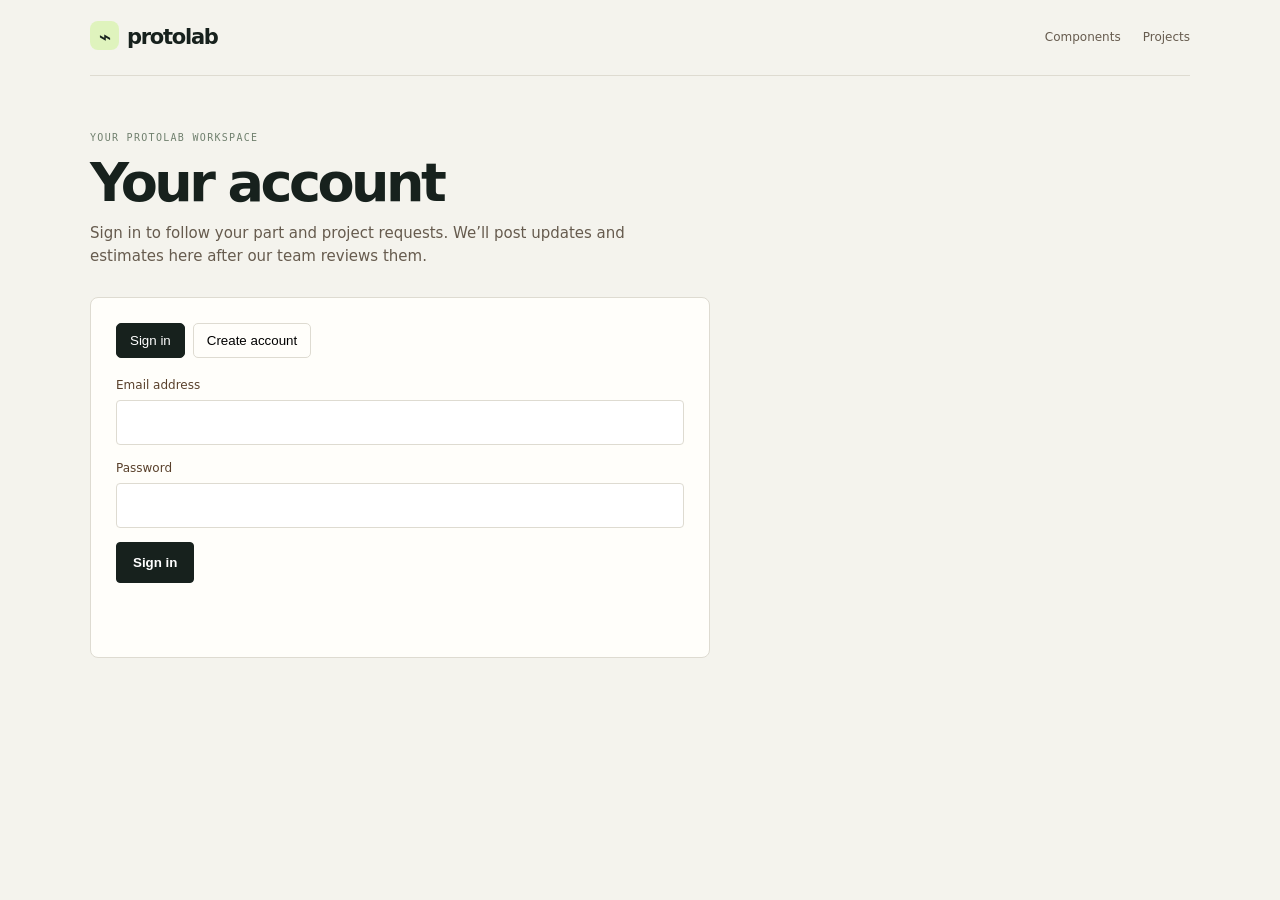
==== account.html @ f66bfe66 "Add customer accounts and admin request replies" ====
<!doctype html>
<html lang="en">
<head>
  <meta charset="utf-8"><meta name="viewport" content="width=device-width, initial-scale=1">
  <meta name="theme-color" content="#f4f3ed">
  <title>Your ProtoLab account</title>
  <style>
    :root{--paper:#f4f3ed;--white:#fffefa;--ink:#17211d;--muted:#665b4e;--line:#dedbd1;--green:#dff3bd;--mono:ui-monospace,SFMono-Regular,Consolas,monospace}*{box-sizing:border-box}body{margin:0;background:var(--paper);color:var(--ink);font:15px/1.55 Inter,system-ui,sans-serif}.shell{width:min(1100px,calc(100% - 36px));margin:auto}.top{display:flex;align-items:center;justify-content:space-between;padding:21px 0;border-bottom:1px solid var(--line)}.brand{font-size:21px;font-weight:800;letter-spacing:-.06em;text-decoration:none;color:inherit}.brand-mark{display:inline-grid;place-items:center;width:29px;height:29px;border-radius:8px;background:var(--green);margin-right:8px}.top-links{display:flex;gap:22px;font-size:12px}.top-links a{color:var(--muted);text-decoration:none}.main{padding:56px 0 90px}.kicker{font:10px var(--mono);letter-spacing:.13em;text-transform:uppercase;color:#71816f;margin-bottom:12px}h1{font-size:clamp(34px,6vw,54px);line-height:1.03;letter-spacing:-.065em;margin:0 0 12px}.intro{color:var(--muted);max-width:560px;margin:0 0 28px}.panel{background:var(--white);border:1px solid var(--line);border-radius:8px;padding:25px;max-width:620px}.auth-tabs{display:flex;gap:8px;margin-bottom:18px}.auth-tabs button{border:1px solid var(--line);background:transparent;padding:9px 13px;border-radius:5px;cursor:pointer}.auth-tabs button[aria-selected=true]{background:var(--ink);color:white;border-color:var(--ink)}.field{display:grid;gap:6px;margin:14px 0;color:#59402b;font-size:12px}.field input{width:100%;border:1px solid var(--line);border-radius:4px;padding:12px;background:#fff;color:var(--ink);font:inherit}.btn{border:1px solid var(--ink);border-radius:4px;background:var(--ink);color:white;padding:12px 16px;font-weight:650;cursor:pointer}.btn:disabled{opacity:.55;cursor:wait}.status{min-height:23px;color:#59402b;font-size:13px}.account-bar{display:flex;align-items:center;justify-content:space-between;gap:15px;margin:28px 0 16px}.account-bar h2{margin:0;font-size:23px;letter-spacing:-.04em}.muted{color:var(--muted);font-size:13px}.requests{display:grid;gap:14px}.request{background:var(--white);border:1px solid var(--line);border-radius:7px;padding:20px}.request-head{display:flex;justify-content:space-between;gap:14px;align-items:start}.request h3{margin:0;font-size:17px}.badge{background:var(--green);border-radius:100px;padding:5px 10px;font:10px var(--mono);text-transform:uppercase;white-space:nowrap}.details{display:grid;grid-template-columns:repeat(2,minmax(0,1fr));gap:8px 20px;margin:16px 0;border-top:1px solid var(--line);padding-top:12px;font:12px var(--mono)}.details span:last-child{color:#422f1f;text-align:right}.message{white-space:pre-wrap;background:#f3f0e7;border-left:2px solid #718b62;padding:12px 14px;color:#4d4338}.empty{border:1px dashed #b8b4a8;padding:25px;border-radius:6px;color:var(--muted)}[hidden]{display:none!important}@media(max-width:620px){.top{padding:16px 0}.top-links{gap:12px}.main{padding-top:38px}.panel,.request{padding:17px}.details{grid-template-columns:1fr}.details span:last-child{text-align:left}.request-head{align-items:center}}
  </style>
</head>
<body>
  <header class="shell top"><a class="brand" href="index.html"><span class="brand-mark">⌁</span>protolab</a><nav class="top-links"><a href="components.html">Components</a><a href="projects.html">Projects</a></nav></header>
  <main class="shell main"><div class="kicker">Your ProtoLab workspace</div><h1>Your account</h1><p class="intro">Sign in to follow your part and project requests. We’ll post updates and estimates here after our team reviews them.</p>
    <section class="panel" id="authPanel"><div class="auth-tabs" role="tablist" aria-label="Account access"><button type="button" role="tab" id="loginTab" aria-selected="true">Sign in</button><button type="button" role="tab" id="signupTab" aria-selected="false">Create account</button></div><form id="authForm"><label class="field" id="nameField" hidden>Your name<input name="name" autocomplete="name" maxlength="100"></label><label class="field">Email address<input name="email" type="email" autocomplete="email" required maxlength="254"></label><label class="field">Password<input name="password" type="password" autocomplete="current-password" minlength="8" required maxlength="256"></label><button class="btn" id="authSubmit" type="submit">Sign in</button><p class="status" id="authStatus" aria-live="polite"></p></form></section>
    <section id="accountPanel" hidden><div class="account-bar"><div><h2>Your requests</h2><div class="muted" id="accountEmail"></div></div><button class="btn" id="signOut" type="button">Sign out</button></div><div class="requests" id="requestsList"></div><p class="status" id="requestsStatus" aria-live="polite"></p></section>
  </main>
  <script>
    const $=id=>document.getElementById(id),tokenKey='protolabCustomerToken';let mode='login',token=sessionStorage.getItem(tokenKey)||'';
    const esc=value=>String(value??'').replace(/[&<>"']/g,c=>({'&':'&amp;','<':'&lt;','>':'&gt;','"':'&quot;',"'":'&#39;'}[c]));
    async function request(path,options={}){const response=await fetch(path,{...options,headers:{'Content-Type':'application/json',...(token?{Authorization:`Bearer ${token}`}:{})}});const result=await response.json().catch(()=>({error:'The server returned an invalid response.'}));if(!response.ok)throw new Error(result.error||'Request failed.');return result}
    function showAuth(){ $('authPanel').hidden=!!token;$('accountPanel').hidden=!token;if(token)loadRequests() }
    function setMode(next){mode=next;const signup=mode==='signup';$('signupTab').setAttribute('aria-selected',String(signup));$('loginTab').setAttribute('aria-selected',String(!signup));$('nameField').hidden=!signup;$('nameField').querySelector('input').required=signup;$('authSubmit').textContent=signup?'Create account':'Sign in';$('authStatus').textContent=''}
    function renderRequests(rows){const list=$('requestsList');if(!rows.length){list.innerHTML='<div class="empty">No requests yet. <a href="index.html#request">Tell us what you want to build</a>, and it will appear here.</div>';return}list.innerHTML=rows.map(r=>'<article class="request"><div class="request-head"><div><h3>'+esc(r.request_type==='part'?'Part request':'Project request')+'</h3><div class="muted">Submitted '+new Date(r.created_at).toLocaleDateString()+'</div></div><span class="badge">'+esc(String(r.status||'new').replaceAll('_',' '))+'</span></div><p>'+esc(r.description||'')+'</p><div class="details"><span>Estimated total</span><span>'+(r.estimated_total_inr==null?'Being reviewed':'₹'+Number(r.estimated_total_inr).toLocaleString('en-IN'))+'</span><span>Estimated build time</span><span>'+esc(r.estimated_build_time||'To be shared after review')+'</span></div>'+(r.customer_message?'<div class="message">'+esc(r.customer_message)+'</div>':'')+'</article>').join('')}
    async function loadRequests(){ $('requestsStatus').textContent='Loading your requests…';try{const result=await request('/api/account/requests');$('accountEmail').textContent=result.email||'';renderRequests(result.requests||[]);$('requestsStatus').textContent=''}catch(error){if(error.message.includes('Sign in')){token='';sessionStorage.removeItem(tokenKey);showAuth()}$('requestsStatus').textContent=error.message}}
    $('loginTab').onclick=()=>setMode('login');$('signupTab').onclick=()=>setMode('signup');$('authForm').addEventListener('submit',async e=>{e.preventDefault();if(!e.currentTarget.reportValidity())return;const data=new FormData(e.currentTarget),button=$('authSubmit');button.disabled=true;$('authStatus').textContent=mode==='signup'?'Creating your account…':'Signing in…';try{const result=await request('/api/account/auth',{method:'POST',body:JSON.stringify({action:mode,email:data.get('email'),password:data.get('password'),name:data.get('name')})});if(result.confirmationRequired){setMode('login');$('authStatus').textContent=result.message}else{token=result.accessToken;sessionStorage.setItem(tokenKey,token);e.currentTarget.reset();showAuth()}}catch(error){$('authStatus').textContent=error.message}finally{button.disabled=false}});
    $('signOut').onclick=()=>{token='';sessionStorage.removeItem(tokenKey);showAuth()};showAuth();
  </script>
</body>
</html>
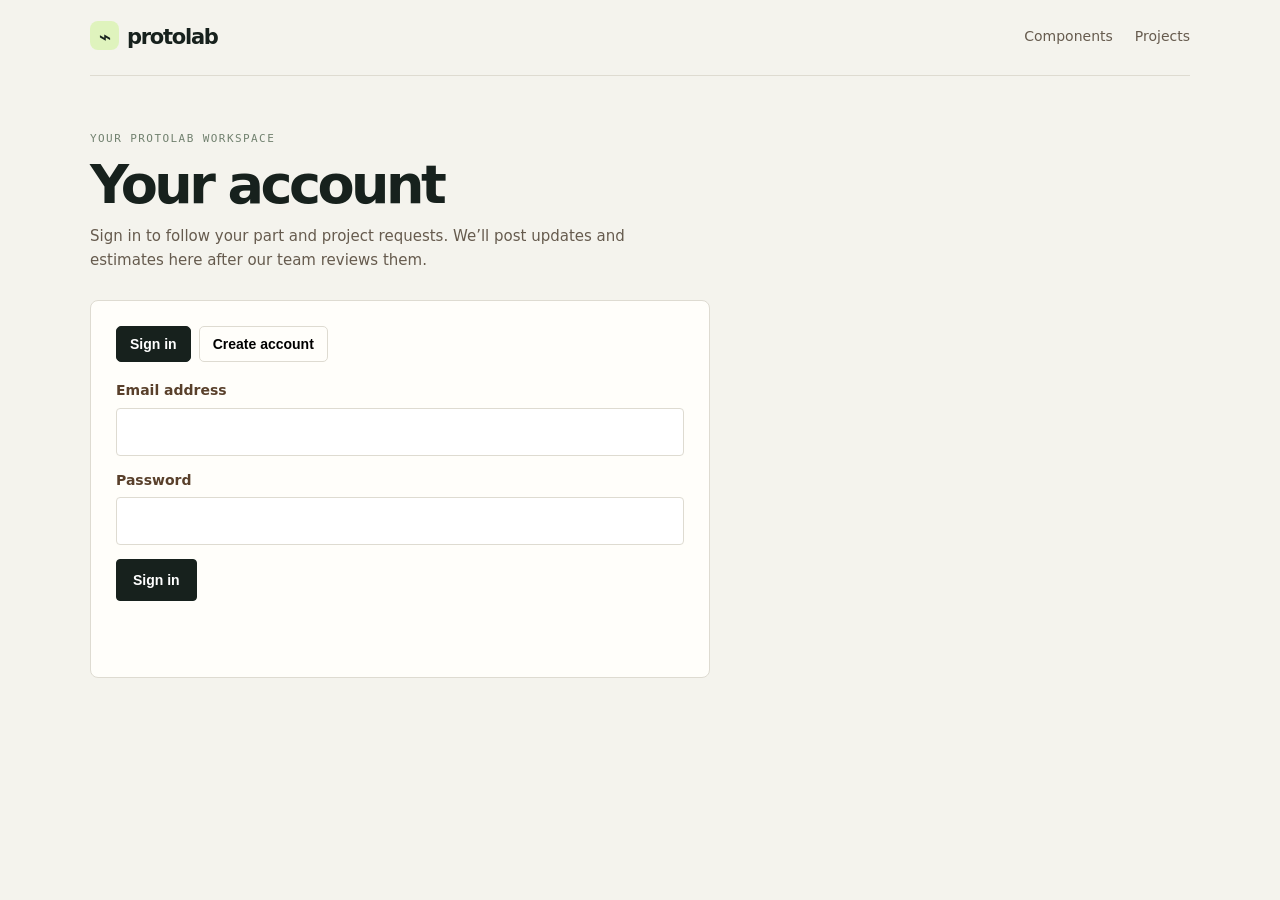
==== commit 76d9b51f: "Improve website typography readability" ====
--- a/account.html
+++ b/account.html
@@ -7,6 +7,20 @@
   <style>
     :root{--paper:#f4f3ed;--white:#fffefa;--ink:#17211d;--muted:#665b4e;--line:#dedbd1;--green:#dff3bd;--mono:ui-monospace,SFMono-Regular,Consolas,monospace}*{box-sizing:border-box}body{margin:0;background:var(--paper);color:var(--ink);font:15px/1.55 Inter,system-ui,sans-serif}.shell{width:min(1100px,calc(100% - 36px));margin:auto}.top{display:flex;align-items:center;justify-content:space-between;padding:21px 0;border-bottom:1px solid var(--line)}.brand{font-size:21px;font-weight:800;letter-spacing:-.06em;text-decoration:none;color:inherit}.brand-mark{display:inline-grid;place-items:center;width:29px;height:29px;border-radius:8px;background:var(--green);margin-right:8px}.top-links{display:flex;gap:22px;font-size:12px}.top-links a{color:var(--muted);text-decoration:none}.main{padding:56px 0 90px}.kicker{font:10px var(--mono);letter-spacing:.13em;text-transform:uppercase;color:#71816f;margin-bottom:12px}h1{font-size:clamp(34px,6vw,54px);line-height:1.03;letter-spacing:-.065em;margin:0 0 12px}.intro{color:var(--muted);max-width:560px;margin:0 0 28px}.panel{background:var(--white);border:1px solid var(--line);border-radius:8px;padding:25px;max-width:620px}.auth-tabs{display:flex;gap:8px;margin-bottom:18px}.auth-tabs button{border:1px solid var(--line);background:transparent;padding:9px 13px;border-radius:5px;cursor:pointer}.auth-tabs button[aria-selected=true]{background:var(--ink);color:white;border-color:var(--ink)}.field{display:grid;gap:6px;margin:14px 0;color:#59402b;font-size:12px}.field input{width:100%;border:1px solid var(--line);border-radius:4px;padding:12px;background:#fff;color:var(--ink);font:inherit}.btn{border:1px solid var(--ink);border-radius:4px;background:var(--ink);color:white;padding:12px 16px;font-weight:650;cursor:pointer}.btn:disabled{opacity:.55;cursor:wait}.status{min-height:23px;color:#59402b;font-size:13px}.account-bar{display:flex;align-items:center;justify-content:space-between;gap:15px;margin:28px 0 16px}.account-bar h2{margin:0;font-size:23px;letter-spacing:-.04em}.muted{color:var(--muted);font-size:13px}.requests{display:grid;gap:14px}.request{background:var(--white);border:1px solid var(--line);border-radius:7px;padding:20px}.request-head{display:flex;justify-content:space-between;gap:14px;align-items:start}.request h3{margin:0;font-size:17px}.badge{background:var(--green);border-radius:100px;padding:5px 10px;font:10px var(--mono);text-transform:uppercase;white-space:nowrap}.details{display:grid;grid-template-columns:repeat(2,minmax(0,1fr));gap:8px 20px;margin:16px 0;border-top:1px solid var(--line);padding-top:12px;font:12px var(--mono)}.details span:last-child{color:#422f1f;text-align:right}.message{white-space:pre-wrap;background:#f3f0e7;border-left:2px solid #718b62;padding:12px 14px;color:#4d4338}.empty{border:1px dashed #b8b4a8;padding:25px;border-radius:6px;color:var(--muted)}[hidden]{display:none!important}@media(max-width:620px){.top{padding:16px 0}.top-links{gap:12px}.main{padding-top:38px}.panel,.request{padding:17px}.details{grid-template-columns:1fr}.details span:last-child{text-align:left}.request-head{align-items:center}}
   </style>
+<style>
+body{font-size:16px}
+.top-links{font-size:14px}
+.kicker{font-size:11px}
+.intro,.muted{font-size:15px;line-height:1.6}
+.field{font-size:14px;font-weight:600}
+.auth-tabs button,.btn{font-size:14px;font-weight:700}
+.status{font-size:14px;line-height:1.55}
+.request h3{font-size:19px;font-weight:700}
+.badge{font-size:11px;font-weight:700}
+.details{font-size:14px;line-height:1.6}
+.message{font-size:15px;line-height:1.65}
+.request>p{font-size:15px;line-height:1.6}
+</style>
 </head>
 <body>
   <header class="shell top"><a class="brand" href="index.html"><span class="brand-mark">⌁</span>protolab</a><nav class="top-links"><a href="components.html">Components</a><a href="projects.html">Projects</a></nav></header>
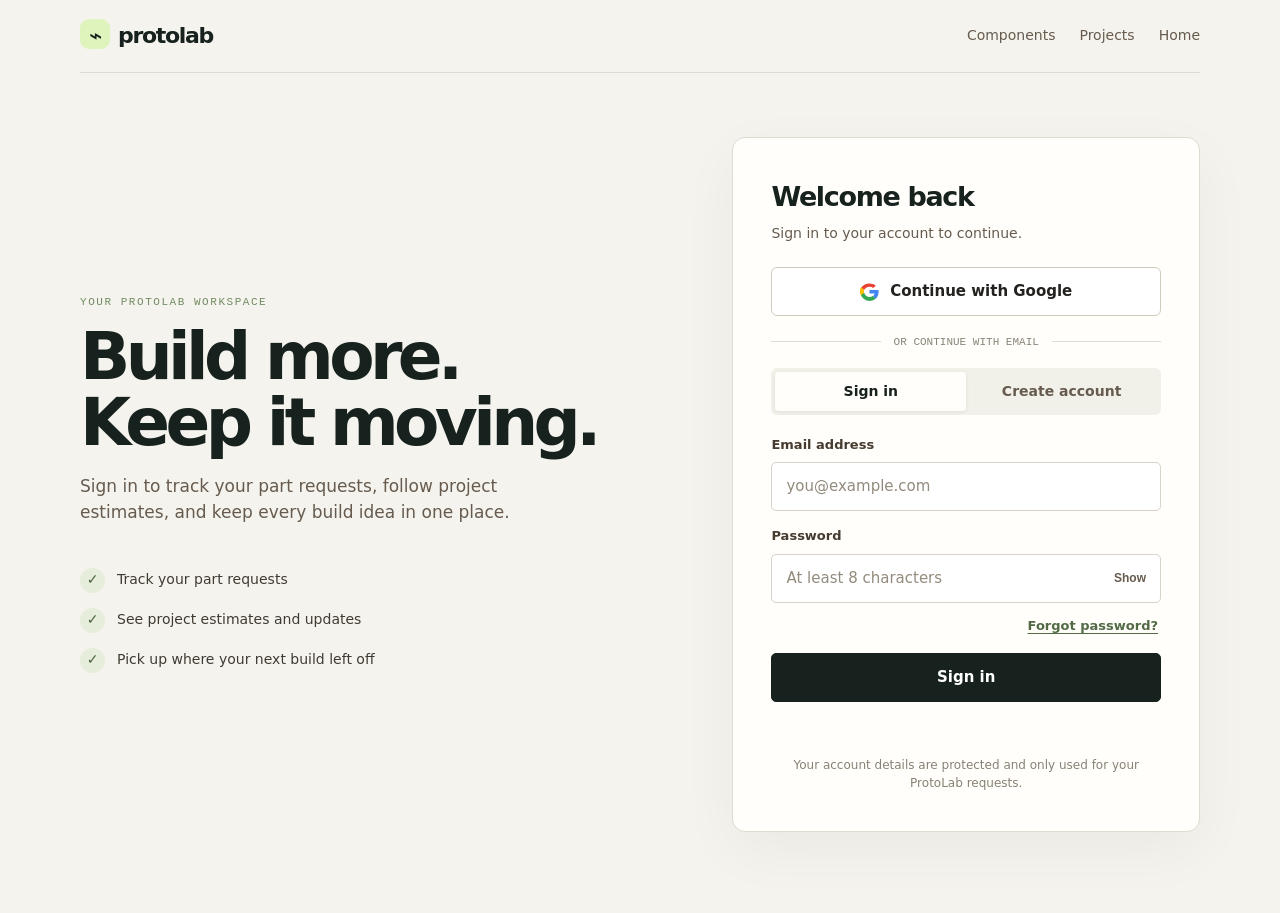
==== commit 78b89604: "Build complete customer account sign-in flow" ====
--- a/account.html
+++ b/account.html
@@ -3,41 +3,50 @@
 <head>
   <meta charset="utf-8"><meta name="viewport" content="width=device-width, initial-scale=1">
   <meta name="theme-color" content="#f4f3ed">
-  <title>Your ProtoLab account</title>
+  <title>Sign in or create an account | ProtoLab</title>
   <style>
-    :root{--paper:#f4f3ed;--white:#fffefa;--ink:#17211d;--muted:#665b4e;--line:#dedbd1;--green:#dff3bd;--mono:ui-monospace,SFMono-Regular,Consolas,monospace}*{box-sizing:border-box}body{margin:0;background:var(--paper);color:var(--ink);font:15px/1.55 Inter,system-ui,sans-serif}.shell{width:min(1100px,calc(100% - 36px));margin:auto}.top{display:flex;align-items:center;justify-content:space-between;padding:21px 0;border-bottom:1px solid var(--line)}.brand{font-size:21px;font-weight:800;letter-spacing:-.06em;text-decoration:none;color:inherit}.brand-mark{display:inline-grid;place-items:center;width:29px;height:29px;border-radius:8px;background:var(--green);margin-right:8px}.top-links{display:flex;gap:22px;font-size:12px}.top-links a{color:var(--muted);text-decoration:none}.main{padding:56px 0 90px}.kicker{font:10px var(--mono);letter-spacing:.13em;text-transform:uppercase;color:#71816f;margin-bottom:12px}h1{font-size:clamp(34px,6vw,54px);line-height:1.03;letter-spacing:-.065em;margin:0 0 12px}.intro{color:var(--muted);max-width:560px;margin:0 0 28px}.panel{background:var(--white);border:1px solid var(--line);border-radius:8px;padding:25px;max-width:620px}.auth-tabs{display:flex;gap:8px;margin-bottom:18px}.auth-tabs button{border:1px solid var(--line);background:transparent;padding:9px 13px;border-radius:5px;cursor:pointer}.auth-tabs button[aria-selected=true]{background:var(--ink);color:white;border-color:var(--ink)}.field{display:grid;gap:6px;margin:14px 0;color:#59402b;font-size:12px}.field input{width:100%;border:1px solid var(--line);border-radius:4px;padding:12px;background:#fff;color:var(--ink);font:inherit}.btn{border:1px solid var(--ink);border-radius:4px;background:var(--ink);color:white;padding:12px 16px;font-weight:650;cursor:pointer}.btn:disabled{opacity:.55;cursor:wait}.status{min-height:23px;color:#59402b;font-size:13px}.account-bar{display:flex;align-items:center;justify-content:space-between;gap:15px;margin:28px 0 16px}.account-bar h2{margin:0;font-size:23px;letter-spacing:-.04em}.muted{color:var(--muted);font-size:13px}.requests{display:grid;gap:14px}.request{background:var(--white);border:1px solid var(--line);border-radius:7px;padding:20px}.request-head{display:flex;justify-content:space-between;gap:14px;align-items:start}.request h3{margin:0;font-size:17px}.badge{background:var(--green);border-radius:100px;padding:5px 10px;font:10px var(--mono);text-transform:uppercase;white-space:nowrap}.details{display:grid;grid-template-columns:repeat(2,minmax(0,1fr));gap:8px 20px;margin:16px 0;border-top:1px solid var(--line);padding-top:12px;font:12px var(--mono)}.details span:last-child{color:#422f1f;text-align:right}.message{white-space:pre-wrap;background:#f3f0e7;border-left:2px solid #718b62;padding:12px 14px;color:#4d4338}.empty{border:1px dashed #b8b4a8;padding:25px;border-radius:6px;color:var(--muted)}[hidden]{display:none!important}@media(max-width:620px){.top{padding:16px 0}.top-links{gap:12px}.main{padding-top:38px}.panel,.request{padding:17px}.details{grid-template-columns:1fr}.details span:last-child{text-align:left}.request-head{align-items:center}}
+    :root{--paper:#f4f3ed;--white:#fffefa;--ink:#17211d;--muted:#665b4e;--line:#dedbd1;--green:#dff3bd;--sage:#718b62;--mono:ui-monospace,SFMono-Regular,Consolas,monospace}*{box-sizing:border-box}body{margin:0;background:var(--paper);color:var(--ink);font:16px/1.55 Inter,system-ui,sans-serif}.shell{width:min(1120px,calc(100% - 40px));margin:auto}.top{display:flex;align-items:center;justify-content:space-between;padding:19px 0;border-bottom:1px solid var(--line)}.brand{font-size:22px;font-weight:800;letter-spacing:-.06em;text-decoration:none;color:inherit}.brand-mark{display:inline-grid;place-items:center;width:30px;height:30px;border-radius:9px;background:var(--green);margin-right:8px}.top-links{display:flex;gap:24px;font-size:14px}.top-links a{color:var(--muted);text-decoration:none}.main{min-height:calc(100vh - 70px);display:grid;grid-template-columns:minmax(0,1fr) minmax(390px,.85fr);align-items:center;gap:clamp(40px,8vw,110px);padding:64px 0 80px}.story{max-width:520px}.kicker{font:11px var(--mono);letter-spacing:.14em;text-transform:uppercase;color:var(--sage);margin-bottom:16px}h1{font-size:clamp(40px,5.5vw,66px);line-height:.99;letter-spacing:-.07em;margin:0 0 18px}.intro{font-size:17px;color:var(--muted);max-width:460px;margin:0}.benefits{display:grid;gap:15px;margin-top:42px}.benefit{display:flex;align-items:center;gap:12px;color:#403b32;font-size:14px}.check{display:grid;place-items:center;width:25px;height:25px;border-radius:50%;background:#e6eddb;color:#46633c;font-weight:800}.auth-card{background:var(--white);border:1px solid var(--line);border-radius:13px;padding:clamp(24px,4vw,38px);box-shadow:0 18px 60px #17211d0b}.auth-card h2{font-size:27px;letter-spacing:-.05em;margin:0 0 5px}.subline{color:var(--muted);font-size:14px;margin:0 0 22px}.google{width:100%;display:flex;justify-content:center;align-items:center;gap:11px;background:#fff;border:1px solid #cfcbbf;border-radius:6px;padding:13px 16px;color:#24221e;font:600 15px/1.4 Inter,system-ui,sans-serif;cursor:pointer}.google:hover{background:#f8f7f2;border-color:#908a7c}.google svg{width:19px;height:19px}.divider{display:flex;align-items:center;gap:13px;color:#898477;font:11px var(--mono);margin:20px 0}.divider:before,.divider:after{content:"";height:1px;background:var(--line);flex:1}.auth-tabs{display:grid;grid-template-columns:1fr 1fr;background:#f1f0e9;border-radius:6px;padding:4px;margin-bottom:20px}.auth-tabs button{border:0;border-radius:4px;background:transparent;color:var(--muted);padding:10px;font:600 14px/1.4 Inter,system-ui,sans-serif;cursor:pointer}.auth-tabs button[aria-selected=true]{background:var(--white);color:var(--ink);box-shadow:0 1px 4px #17211d12}.field{display:grid;gap:7px;margin:15px 0;color:#453b30;font-size:13px;font-weight:650}.field input{width:100%;border:1px solid #d8d3c8;border-radius:5px;padding:13px 14px;background:#fff;color:var(--ink);font:400 15px/1.4 Inter,system-ui,sans-serif;outline:none}.field input::placeholder{color:#938b7d}.field input:focus{border-color:#718b62;box-shadow:0 0 0 3px #718b621c}.password-wrap{position:relative}.password-wrap input{padding-right:70px}.show-pass{position:absolute;right:8px;top:50%;transform:translateY(-50%);border:0;background:transparent;padding:7px;color:#665b4e;font-size:12px;font-weight:650;cursor:pointer}.forgot-row{text-align:right;margin:-5px 0 15px}.text-button{border:0;background:none;color:#526a45;text-decoration:underline;text-underline-offset:3px;font:600 13px/1.4 Inter,system-ui,sans-serif;cursor:pointer;padding:3px}.btn{width:100%;border:1px solid var(--ink);border-radius:5px;background:var(--ink);color:white;padding:13px 16px;font:700 15px/1.4 Inter,system-ui,sans-serif;cursor:pointer;transition:transform .18s,background .18s}.btn:hover{background:#2c3a32;transform:translateY(-1px)}.btn:disabled,.google:disabled{opacity:.55;cursor:wait;transform:none}.btn.quiet{width:auto;background:transparent;color:var(--ink);padding:9px 12px}.status{min-height:24px;margin:12px 0 0;color:#664421;font-size:13px;line-height:1.5}.secure-note{text-align:center;color:#888174;font-size:12px;margin:18px 0 0}.account-panel{grid-column:1/-1;width:min(850px,100%);margin:auto}.account-bar{display:flex;align-items:center;justify-content:space-between;gap:15px;margin:0 0 20px}.account-bar h2{margin:0;font-size:27px;letter-spacing:-.04em}.muted{color:var(--muted);font-size:14px}.requests{display:grid;gap:14px}.request{background:var(--white);border:1px solid var(--line);border-radius:8px;padding:20px}.request-head{display:flex;justify-content:space-between;gap:14px;align-items:start}.request h3{margin:0;font-size:19px}.badge{background:var(--green);border-radius:100px;padding:5px 10px;font:11px var(--mono);text-transform:uppercase;white-space:nowrap}.details{display:grid;grid-template-columns:repeat(2,minmax(0,1fr));gap:8px 20px;margin:16px 0;border-top:1px solid var(--line);padding-top:12px;font:14px/1.6 var(--mono)}.details span:last-child{color:#422f1f;text-align:right}.message{white-space:pre-wrap;background:#f3f0e7;border-left:2px solid var(--sage);padding:12px 14px;color:#4d4338}.empty{border:1px dashed #b8b4a8;padding:25px;border-radius:6px;color:var(--muted)}[hidden]{display:none!important}@media(max-width:760px){.main{grid-template-columns:1fr;gap:30px;padding:42px 0 60px;align-content:start}.story{max-width:620px}.story h1{font-size:clamp(38px,10vw,56px)}.benefits{grid-template-columns:1fr 1fr;gap:10px;margin-top:24px}.benefit{font-size:13px}.benefits .benefit:last-child{grid-column:1/-1}.auth-card{width:min(540px,100%);margin:auto}.top{padding:15px 0}.top-links{gap:14px}.details{grid-template-columns:1fr}.details span:last-child{text-align:left}}@media(max-width:420px){.shell{width:calc(100% - 28px)}.auth-card{padding:22px 18px}.benefits{grid-template-columns:1fr}.benefits .benefit:last-child{grid-column:auto}.top-links{font-size:13px}}
   </style>
-<style>
-body{font-size:16px}
-.top-links{font-size:14px}
-.kicker{font-size:11px}
-.intro,.muted{font-size:15px;line-height:1.6}
-.field{font-size:14px;font-weight:600}
-.auth-tabs button,.btn{font-size:14px;font-weight:700}
-.status{font-size:14px;line-height:1.55}
-.request h3{font-size:19px;font-weight:700}
-.badge{font-size:11px;font-weight:700}
-.details{font-size:14px;line-height:1.6}
-.message{font-size:15px;line-height:1.65}
-.request>p{font-size:15px;line-height:1.6}
-</style>
 </head>
 <body>
-  <header class="shell top"><a class="brand" href="index.html"><span class="brand-mark">⌁</span>protolab</a><nav class="top-links"><a href="components.html">Components</a><a href="projects.html">Projects</a></nav></header>
-  <main class="shell main"><div class="kicker">Your ProtoLab workspace</div><h1>Your account</h1><p class="intro">Sign in to follow your part and project requests. We’ll post updates and estimates here after our team reviews them.</p>
-    <section class="panel" id="authPanel"><div class="auth-tabs" role="tablist" aria-label="Account access"><button type="button" role="tab" id="loginTab" aria-selected="true">Sign in</button><button type="button" role="tab" id="signupTab" aria-selected="false">Create account</button></div><form id="authForm"><label class="field" id="nameField" hidden>Your name<input name="name" autocomplete="name" maxlength="100"></label><label class="field">Email address<input name="email" type="email" autocomplete="email" required maxlength="254"></label><label class="field">Password<input name="password" type="password" autocomplete="current-password" minlength="8" required maxlength="256"></label><button class="btn" id="authSubmit" type="submit">Sign in</button><p class="status" id="authStatus" aria-live="polite"></p></form></section>
-    <section id="accountPanel" hidden><div class="account-bar"><div><h2>Your requests</h2><div class="muted" id="accountEmail"></div></div><button class="btn" id="signOut" type="button">Sign out</button></div><div class="requests" id="requestsList"></div><p class="status" id="requestsStatus" aria-live="polite"></p></section>
+  <header class="shell top"><a class="brand" href="index.html"><span class="brand-mark">⌁</span>protolab</a><nav class="top-links"><a href="components.html">Components</a><a href="projects.html">Projects</a><a href="index.html">Home</a></nav></header>
+  <main class="shell main">
+    <section class="story" id="story"><div class="kicker">Your ProtoLab workspace</div><h1>Build more.<br>Keep it moving.</h1><p class="intro">Sign in to track your part requests, follow project estimates, and keep every build idea in one place.</p><div class="benefits"><div class="benefit"><span class="check">✓</span>Track your part requests</div><div class="benefit"><span class="check">✓</span>See project estimates and updates</div><div class="benefit"><span class="check">✓</span>Pick up where your next build left off</div></div></section>
+    <section class="auth-card" id="authPanel">
+      <h2 id="authTitle">Welcome back</h2><p class="subline" id="authSubtitle">Sign in to your account to continue.</p>
+      <button class="google" id="googleSignIn" type="button"><svg viewBox="0 0 48 48" aria-hidden="true"><path fill="#EA4335" d="M24 9.5c3.54 0 6.71 1.22 9.21 3.6l6.85-6.85C35.9 2.38 30.47 0 24 0 14.62 0 6.51 5.38 2.56 13.22l7.98 6.19C12.43 13.72 17.74 9.5 24 9.5Z" transform="translate(0 4) scale(1 .85)"/><path fill="#4285F4" d="M46.98 24.55c0-1.57-.15-3.09-.38-4.55H24v9.02h12.94c-.58 2.96-2.26 5.48-4.76 7.18l7.73 6C44.42 37.93 46.98 31.86 46.98 24.55Z"/><path fill="#FBBC05" d="M10.53 28.59a14.4 14.4 0 0 1 0-9.18l-7.98-6.2a24 24 0 0 0 0 21.58l7.98-6.2Z" transform="translate(0 0)"/><path fill="#34A853" d="M24 48c6.48 0 11.93-2.13 15.91-5.8l-7.73-6c-2.14 1.44-4.88 2.3-8.18 2.3-6.26 0-11.57-4.22-13.47-9.91l-7.98 6.2C6.51 42.62 14.62 48 24 48Z" transform="translate(0 -4) scale(1 1.08)"/></svg><span>Continue with Google</span></button>
+      <div class="divider">OR CONTINUE WITH EMAIL</div>
+      <div class="auth-tabs" id="authTabs" role="tablist" aria-label="Account access"><button type="button" role="tab" id="loginTab" aria-selected="true">Sign in</button><button type="button" role="tab" id="signupTab" aria-selected="false">Create account</button></div>
+      <form id="authForm" novalidate>
+        <label class="field" id="nameField" hidden>Full name<input name="name" autocomplete="name" maxlength="100" placeholder="Your name"></label>
+        <label class="field" id="emailField">Email address<input name="email" type="email" autocomplete="email" required maxlength="254" placeholder="you@example.com"></label>
+        <label class="field" id="passwordField">Password<span class="password-wrap"><input name="password" type="password" autocomplete="current-password" minlength="8" required maxlength="256" placeholder="At least 8 characters"><button class="show-pass" id="showPassword" type="button" aria-label="Show password">Show</button></span></label>
+        <div class="forgot-row" id="forgotRow"><button class="text-button" id="forgotPassword" type="button">Forgot password?</button></div>
+        <button class="btn" id="authSubmit" type="submit">Sign in</button>
+        <button class="text-button" id="backToLogin" type="button" hidden>Back to sign in</button>
+        <button class="btn quiet" id="resendConfirmation" type="button" hidden>Resend confirmation email</button>
+        <p class="status" id="authStatus" aria-live="polite"></p>
+      </form>
+      <p class="secure-note" id="secureNote">Your account details are protected and only used for your ProtoLab requests.</p>
+    </section>
+    <section class="account-panel" id="accountPanel" hidden><div class="account-bar"><div><h2>Your requests</h2><div class="muted" id="accountEmail"></div></div><button class="btn quiet" id="signOut" type="button">Sign out</button></div><div class="requests" id="requestsList"></div><p class="status" id="requestsStatus" aria-live="polite"></p></section>
   </main>
   <script>
-    const $=id=>document.getElementById(id),tokenKey='protolabCustomerToken';let mode='login',token=sessionStorage.getItem(tokenKey)||'';
+    const $=id=>document.getElementById(id),tokenKey='protolabCustomerToken',refreshKey='protolabCustomerRefresh',expiryKey='protolabCustomerExpiry';let mode='login',token=sessionStorage.getItem(tokenKey)||'',refreshToken=sessionStorage.getItem(refreshKey)||'',expiry=Number(sessionStorage.getItem(expiryKey)||0);
     const esc=value=>String(value??'').replace(/[&<>"']/g,c=>({'&':'&amp;','<':'&lt;','>':'&gt;','"':'&quot;',"'":'&#39;'}[c]));
+    function saveSession(result){token=result.accessToken||result.access_token;refreshToken=result.refreshToken||result.refresh_token||refreshToken;expiry=Date.now()+Number(result.expiresIn||result.expires_in||3600)*1000;sessionStorage.setItem(tokenKey,token);if(refreshToken)sessionStorage.setItem(refreshKey,refreshToken);sessionStorage.setItem(expiryKey,String(expiry))}
     async function request(path,options={}){const response=await fetch(path,{...options,headers:{'Content-Type':'application/json',...(token?{Authorization:`Bearer ${token}`}:{})}});const result=await response.json().catch(()=>({error:'The server returned an invalid response.'}));if(!response.ok)throw new Error(result.error||'Request failed.');return result}
-    function showAuth(){ $('authPanel').hidden=!!token;$('accountPanel').hidden=!token;if(token)loadRequests() }
-    function setMode(next){mode=next;const signup=mode==='signup';$('signupTab').setAttribute('aria-selected',String(signup));$('loginTab').setAttribute('aria-selected',String(!signup));$('nameField').hidden=!signup;$('nameField').querySelector('input').required=signup;$('authSubmit').textContent=signup?'Create account':'Sign in';$('authStatus').textContent=''}
+    async function ensureFreshSession(){if(!token||!refreshToken||expiry>Date.now()+60000)return;if(expiry&&expiry<Date.now()){token='';refreshToken='';sessionStorage.removeItem(tokenKey);sessionStorage.removeItem(refreshKey);sessionStorage.removeItem(expiryKey);return}const result=await request('/api/account/auth',{method:'POST',body:JSON.stringify({action:'refresh',refreshToken})});saveSession(result)}
+    function showAuth(){const signedIn=!!token&&mode!=='reset';$('authPanel').hidden=signedIn;$('story').hidden=signedIn;$('accountPanel').hidden=!signedIn;if(signedIn)loadRequests()}
+    function setMode(next){mode=next;const signup=mode==='signup',recover=mode==='recover',reset=mode==='reset';$('loginTab').setAttribute('aria-selected',String(!signup));$('signupTab').setAttribute('aria-selected',String(signup));$('authTabs').hidden=recover||reset;$('nameField').hidden=!signup;$('nameField').querySelector('input').required=signup;$('emailField').hidden=reset;$('emailField').querySelector('input').required=!reset;$('passwordField').hidden=recover;$('passwordField').querySelector('input').required=!recover;$('passwordField').querySelector('input').autocomplete=reset?'new-password':'current-password';$('forgotRow').hidden=signup||recover||reset;$('googleSignIn').hidden=recover||reset;$('authTitle').textContent=signup?'Create your account':recover?'Reset your password':reset?'Choose a new password':'Welcome back';$('authSubtitle').textContent=signup?'Create an account to keep your builds and requests together.':recover?'We’ll email you a secure link to reset your password.':reset?'Choose a new password for your ProtoLab account.':'Sign in to your account to continue.';$('authSubmit').textContent=signup?'Create account':recover?'Send reset link':reset?'Save new password':'Sign in';$('authStatus').textContent='';$('resendConfirmation').hidden=true;$('backToLogin').hidden=!(recover||reset)}
     function renderRequests(rows){const list=$('requestsList');if(!rows.length){list.innerHTML='<div class="empty">No requests yet. <a href="index.html#request">Tell us what you want to build</a>, and it will appear here.</div>';return}list.innerHTML=rows.map(r=>'<article class="request"><div class="request-head"><div><h3>'+esc(r.request_type==='part'?'Part request':'Project request')+'</h3><div class="muted">Submitted '+new Date(r.created_at).toLocaleDateString()+'</div></div><span class="badge">'+esc(String(r.status||'new').replaceAll('_',' '))+'</span></div><p>'+esc(r.description||'')+'</p><div class="details"><span>Estimated total</span><span>'+(r.estimated_total_inr==null?'Being reviewed':'₹'+Number(r.estimated_total_inr).toLocaleString('en-IN'))+'</span><span>Estimated build time</span><span>'+esc(r.estimated_build_time||'To be shared after review')+'</span></div>'+(r.customer_message?'<div class="message">'+esc(r.customer_message)+'</div>':'')+'</article>').join('')}
-    async function loadRequests(){ $('requestsStatus').textContent='Loading your requests…';try{const result=await request('/api/account/requests');$('accountEmail').textContent=result.email||'';renderRequests(result.requests||[]);$('requestsStatus').textContent=''}catch(error){if(error.message.includes('Sign in')){token='';sessionStorage.removeItem(tokenKey);showAuth()}$('requestsStatus').textContent=error.message}}
-    $('loginTab').onclick=()=>setMode('login');$('signupTab').onclick=()=>setMode('signup');$('authForm').addEventListener('submit',async e=>{e.preventDefault();if(!e.currentTarget.reportValidity())return;const data=new FormData(e.currentTarget),button=$('authSubmit');button.disabled=true;$('authStatus').textContent=mode==='signup'?'Creating your account…':'Signing in…';try{const result=await request('/api/account/auth',{method:'POST',body:JSON.stringify({action:mode,email:data.get('email'),password:data.get('password'),name:data.get('name')})});if(result.confirmationRequired){setMode('login');$('authStatus').textContent=result.message}else{token=result.accessToken;sessionStorage.setItem(tokenKey,token);e.currentTarget.reset();showAuth()}}catch(error){$('authStatus').textContent=error.message}finally{button.disabled=false}});
-    $('signOut').onclick=()=>{token='';sessionStorage.removeItem(tokenKey);showAuth()};showAuth();
+    async function loadRequests(){ $('requestsStatus').textContent='Loading your requests…';try{await ensureFreshSession();const result=await request('/api/account/requests');$('accountEmail').textContent=result.email||'';renderRequests(result.requests||[]);$('requestsStatus').textContent=''}catch(error){if(error.message.includes('Sign in')){token='';refreshToken='';sessionStorage.removeItem(tokenKey);sessionStorage.removeItem(refreshKey);showAuth()}$('requestsStatus').textContent=error.message}}
+    $('loginTab').onclick=()=>setMode('login');$('signupTab').onclick=()=>setMode('signup');$('forgotPassword').onclick=()=>setMode('recover');$('backToLogin').onclick=()=>setMode('login');$('showPassword').onclick=()=>{const input=$('authForm').elements.password,inputType=input.type==='password'?'text':'password';input.type=inputType;$('showPassword').textContent=inputType==='password'?'Show':'Hide';$('showPassword').setAttribute('aria-label',inputType==='password'?'Show password':'Hide password')};
+    $('googleSignIn').onclick=()=>{location.href='/api/account/oauth'};
+    $('authForm').addEventListener('submit',async e=>{e.preventDefault();const data=new FormData(e.currentTarget),email=String(data.get('email')||'').trim(),password=String(data.get('password')||'');if(mode!=='reset'&&!/^[^\s@]+@[^\s@]+\.[^\s@]+$/.test(email)){ $('authStatus').textContent='Enter a valid email address.';return }if((mode==='login'||mode==='signup')&&password.length<8){$('authStatus').textContent='Use a password with at least 8 characters.';return}const button=$('authSubmit');button.disabled=true;$('authStatus').textContent=mode==='signup'?'Creating your account…':mode==='recover'?'Sending a reset link…':mode==='reset'?'Saving your new password…':'Signing in…';try{let result;if(mode==='reset'){result=await request('/api/account/auth',{method:'POST',body:JSON.stringify({action:'update-password',password})});token='';refreshToken='';sessionStorage.removeItem(tokenKey);sessionStorage.removeItem(refreshKey);sessionStorage.removeItem(expiryKey);setMode('login');$('authStatus').textContent='Password updated. Sign in with your new password.';return}else{result=await request('/api/account/auth',{method:'POST',body:JSON.stringify({action:mode,email,password,name:data.get('name')})})}if(result.confirmationRequired){setMode('login');$('authStatus').textContent=result.message;$('resendConfirmation').hidden=false}else if(result.accessToken){saveSession(result);e.currentTarget.reset();showAuth()}else{$('authStatus').textContent=result.message||'Check your email for the next step.'}}catch(error){$('authStatus').textContent=error.message;$('resendConfirmation').hidden=!error.message.toLowerCase().includes('not confirmed')}finally{button.disabled=false}});
+    $('resendConfirmation').onclick=async()=>{const email=$('authForm').elements.email.value.trim();if(!email){$('authStatus').textContent='Enter your account email address first.';return}const button=$('resendConfirmation');button.disabled=true;$('authStatus').textContent='Sending confirmation email…';try{const result=await request('/api/account/auth',{method:'POST',body:JSON.stringify({action:'resend',email})});$('authStatus').textContent=result.message;button.hidden=true}catch(error){$('authStatus').textContent=error.message}finally{button.disabled=false}};
+    $('signOut').onclick=()=>{token='';refreshToken='';expiry=0;sessionStorage.removeItem(tokenKey);sessionStorage.removeItem(refreshKey);sessionStorage.removeItem(expiryKey);showAuth()};
+    (function init(){const hash=new URLSearchParams(location.hash.slice(1));if(hash.has('access_token')){saveSession({access_token:hash.get('access_token'),refresh_token:hash.get('refresh_token'),expires_in:hash.get('expires_in')});history.replaceState(null,'',location.pathname+location.search);if(hash.get('type')==='recovery'){token=hash.get('access_token');setMode('reset');$('authStatus').textContent='You can now choose a new password.'}}else if(new URLSearchParams(location.search).has('error_description')){$('authStatus').textContent=new URLSearchParams(location.search).get('error_description');history.replaceState(null,'',location.pathname)}if(!token&&new URLSearchParams(location.search).has('recovery'))setMode('reset');showAuth()})();
   </script>
 </body>
 </html>
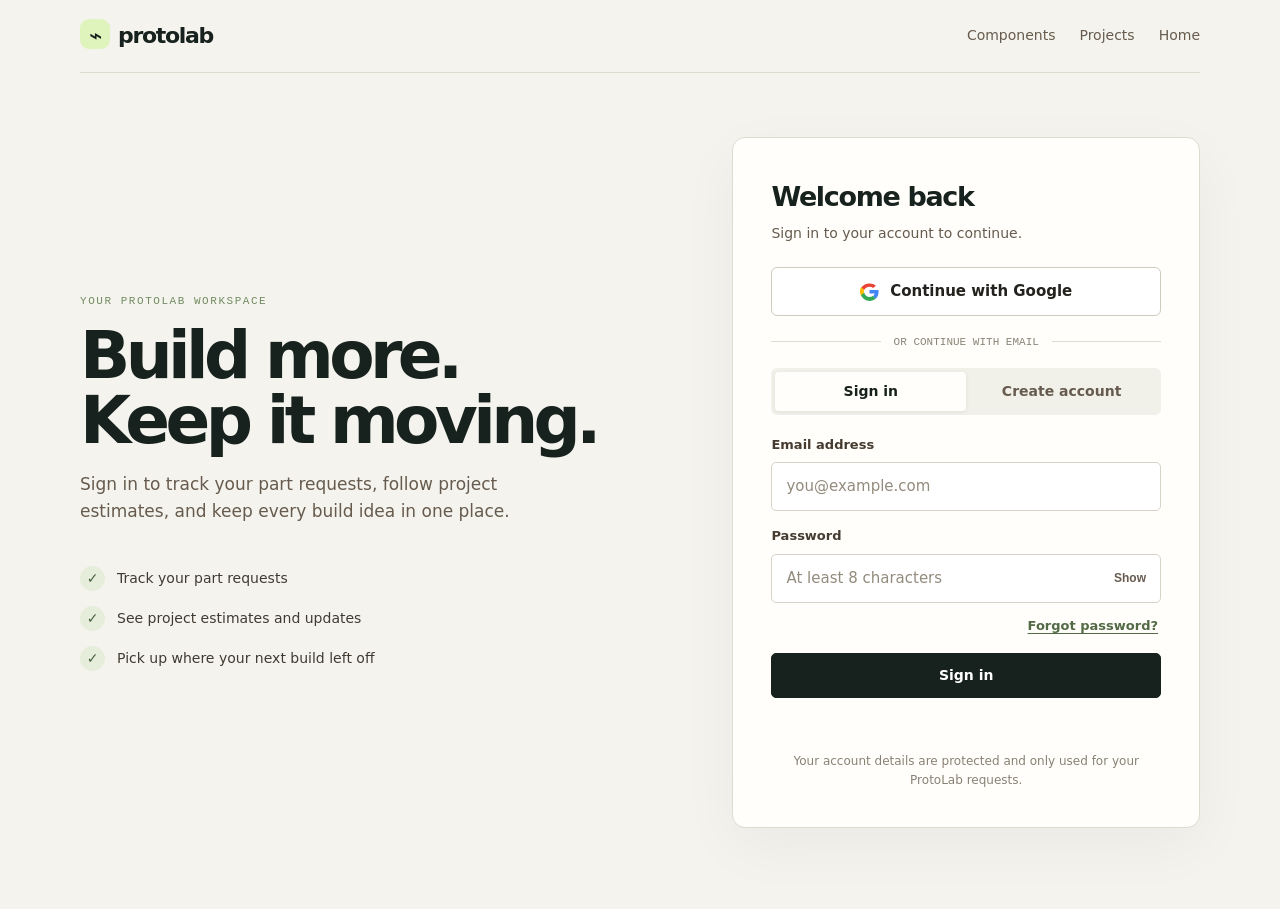
==== commit 49bbc170: "Improve customer profile dashboard" ====
--- a/account.html
+++ b/account.html
@@ -5,7 +5,8 @@
   <meta name="theme-color" content="#f4f3ed">
   <title>Sign in or create an account | ProtoLab</title>
   <style>
-    :root{--paper:#f4f3ed;--white:#fffefa;--ink:#17211d;--muted:#665b4e;--line:#dedbd1;--green:#dff3bd;--sage:#718b62;--mono:ui-monospace,SFMono-Regular,Consolas,monospace}*{box-sizing:border-box}body{margin:0;background:var(--paper);color:var(--ink);font:16px/1.55 Inter,system-ui,sans-serif}.shell{width:min(1120px,calc(100% - 40px));margin:auto}.top{display:flex;align-items:center;justify-content:space-between;padding:19px 0;border-bottom:1px solid var(--line)}.brand{font-size:22px;font-weight:800;letter-spacing:-.06em;text-decoration:none;color:inherit}.brand-mark{display:inline-grid;place-items:center;width:30px;height:30px;border-radius:9px;background:var(--green);margin-right:8px}.top-links{display:flex;gap:24px;font-size:14px}.top-links a{color:var(--muted);text-decoration:none}.main{min-height:calc(100vh - 70px);display:grid;grid-template-columns:minmax(0,1fr) minmax(390px,.85fr);align-items:center;gap:clamp(40px,8vw,110px);padding:64px 0 80px}.story{max-width:520px}.kicker{font:11px var(--mono);letter-spacing:.14em;text-transform:uppercase;color:var(--sage);margin-bottom:16px}h1{font-size:clamp(40px,5.5vw,66px);line-height:.99;letter-spacing:-.07em;margin:0 0 18px}.intro{font-size:17px;color:var(--muted);max-width:460px;margin:0}.benefits{display:grid;gap:15px;margin-top:42px}.benefit{display:flex;align-items:center;gap:12px;color:#403b32;font-size:14px}.check{display:grid;place-items:center;width:25px;height:25px;border-radius:50%;background:#e6eddb;color:#46633c;font-weight:800}.auth-card{background:var(--white);border:1px solid var(--line);border-radius:13px;padding:clamp(24px,4vw,38px);box-shadow:0 18px 60px #17211d0b}.auth-card h2{font-size:27px;letter-spacing:-.05em;margin:0 0 5px}.subline{color:var(--muted);font-size:14px;margin:0 0 22px}.google{width:100%;display:flex;justify-content:center;align-items:center;gap:11px;background:#fff;border:1px solid #cfcbbf;border-radius:6px;padding:13px 16px;color:#24221e;font:600 15px/1.4 Inter,system-ui,sans-serif;cursor:pointer}.google:hover{background:#f8f7f2;border-color:#908a7c}.google svg{width:19px;height:19px}.divider{display:flex;align-items:center;gap:13px;color:#898477;font:11px var(--mono);margin:20px 0}.divider:before,.divider:after{content:"";height:1px;background:var(--line);flex:1}.auth-tabs{display:grid;grid-template-columns:1fr 1fr;background:#f1f0e9;border-radius:6px;padding:4px;margin-bottom:20px}.auth-tabs button{border:0;border-radius:4px;background:transparent;color:var(--muted);padding:10px;font:600 14px/1.4 Inter,system-ui,sans-serif;cursor:pointer}.auth-tabs button[aria-selected=true]{background:var(--white);color:var(--ink);box-shadow:0 1px 4px #17211d12}.field{display:grid;gap:7px;margin:15px 0;color:#453b30;font-size:13px;font-weight:650}.field input{width:100%;border:1px solid #d8d3c8;border-radius:5px;padding:13px 14px;background:#fff;color:var(--ink);font:400 15px/1.4 Inter,system-ui,sans-serif;outline:none}.field input::placeholder{color:#938b7d}.field input:focus{border-color:#718b62;box-shadow:0 0 0 3px #718b621c}.password-wrap{position:relative}.password-wrap input{padding-right:70px}.show-pass{position:absolute;right:8px;top:50%;transform:translateY(-50%);border:0;background:transparent;padding:7px;color:#665b4e;font-size:12px;font-weight:650;cursor:pointer}.forgot-row{text-align:right;margin:-5px 0 15px}.text-button{border:0;background:none;color:#526a45;text-decoration:underline;text-underline-offset:3px;font:600 13px/1.4 Inter,system-ui,sans-serif;cursor:pointer;padding:3px}.btn{width:100%;border:1px solid var(--ink);border-radius:5px;background:var(--ink);color:white;padding:13px 16px;font:700 15px/1.4 Inter,system-ui,sans-serif;cursor:pointer;transition:transform .18s,background .18s}.btn:hover{background:#2c3a32;transform:translateY(-1px)}.btn:disabled,.google:disabled{opacity:.55;cursor:wait;transform:none}.btn.quiet{width:auto;background:transparent;color:var(--ink);padding:9px 12px}.status{min-height:24px;margin:12px 0 0;color:#664421;font-size:13px;line-height:1.5}.secure-note{text-align:center;color:#888174;font-size:12px;margin:18px 0 0}.account-panel{grid-column:1/-1;width:min(850px,100%);margin:auto}.account-bar{display:flex;align-items:center;justify-content:space-between;gap:15px;margin:0 0 20px}.account-bar h2{margin:0;font-size:27px;letter-spacing:-.04em}.muted{color:var(--muted);font-size:14px}.requests{display:grid;gap:14px}.request{background:var(--white);border:1px solid var(--line);border-radius:8px;padding:20px}.request-head{display:flex;justify-content:space-between;gap:14px;align-items:start}.request h3{margin:0;font-size:19px}.badge{background:var(--green);border-radius:100px;padding:5px 10px;font:11px var(--mono);text-transform:uppercase;white-space:nowrap}.details{display:grid;grid-template-columns:repeat(2,minmax(0,1fr));gap:8px 20px;margin:16px 0;border-top:1px solid var(--line);padding-top:12px;font:14px/1.6 var(--mono)}.details span:last-child{color:#422f1f;text-align:right}.message{white-space:pre-wrap;background:#f3f0e7;border-left:2px solid var(--sage);padding:12px 14px;color:#4d4338}.empty{border:1px dashed #b8b4a8;padding:25px;border-radius:6px;color:var(--muted)}[hidden]{display:none!important}@media(max-width:760px){.main{grid-template-columns:1fr;gap:30px;padding:42px 0 60px;align-content:start}.story{max-width:620px}.story h1{font-size:clamp(38px,10vw,56px)}.benefits{grid-template-columns:1fr 1fr;gap:10px;margin-top:24px}.benefit{font-size:13px}.benefits .benefit:last-child{grid-column:1/-1}.auth-card{width:min(540px,100%);margin:auto}.top{padding:15px 0}.top-links{gap:14px}.details{grid-template-columns:1fr}.details span:last-child{text-align:left}}@media(max-width:420px){.shell{width:calc(100% - 28px)}.auth-card{padding:22px 18px}.benefits{grid-template-columns:1fr}.benefits .benefit:last-child{grid-column:auto}.top-links{font-size:13px}}
+    :root{--paper:#f4f3ed;--white:#fffefa;--ink:#17211d;--muted:#665b4e;--line:#dedbd1;--green:#dff3bd;--sage:#718b62;--mono:ui-monospace,SFMono-Regular,Consolas,monospace}*{box-sizing:border-box}body{margin:0;background:var(--paper);color:var(--ink);font:16px/1.55 Inter,system-ui,sans-serif}.shell{width:min(1120px,calc(100% - 40px));margin:auto}.top{display:flex;align-items:center;justify-content:space-between;padding:19px 0;border-bottom:1px solid var(--line)}.brand{font-size:22px;font-weight:800;letter-spacing:-.06em;text-decoration:none;color:inherit}.brand-mark{display:inline-grid;place-items:center;width:30px;height:30px;border-radius:9px;background:var(--green);margin-right:8px}.top-links{display:flex;gap:24px;font-size:14px}.top-links a{color:var(--muted);text-decoration:none}.main{min-height:calc(100vh - 70px);display:grid;grid-template-columns:minmax(0,1fr) minmax(390px,.85fr);align-items:center;gap:clamp(40px,8vw,110px);padding:64px 0 80px}.story{max-width:520px}.kicker{font:11px var(--mono);letter-spacing:.14em;text-transform:uppercase;color:var(--sage);margin-bottom:16px}h1{font-size:clamp(40px,5.5vw,66px);line-height:.99;letter-spacing:-.07em;margin:0 0 18px}.intro{font-size:17px;color:var(--muted);max-width:460px;margin:0}.benefits{display:grid;gap:15px;margin-top:42px}.benefit{display:flex;align-items:center;gap:12px;color:#403b32;font-size:14px}.check{display:grid;place-items:center;width:25px;height:25px;border-radius:50%;background:#e6eddb;color:#46633c;font-weight:800}.auth-card{background:var(--white);border:1px solid var(--line);border-radius:13px;padding:clamp(24px,4vw,38px);box-shadow:0 18px 60px #17211d0b}.auth-card h2{font-size:27px;letter-spacing:-.05em;margin:0 0 5px}.subline{color:var(--muted);font-size:14px;margin:0 0 22px}.google{width:100%;display:flex;justify-content:center;align-items:center;gap:11px;background:#fff;border:1px solid #cfcbbf;border-radius:6px;padding:13px 16px;color:#24221e;font:600 15px/1.4 Inter,system-ui,sans-serif;cursor:pointer}.google:hover{background:#f8f7f2;border-color:#908a7c}.google svg{width:19px;height:19px}.divider{display:flex;align-items:center;gap:13px;color:#898477;font:11px var(--mono);margin:20px 0}.divider:before,.divider:after{content:"";height:1px;background:var(--line);flex:1}.auth-tabs{display:grid;grid-template-columns:1fr 1fr;background:#f1f0e9;border-radius:6px;padding:4px;margin-bottom:20px}.auth-tabs button{border:0;border-radius:4px;background:transparent;color:var(--muted);padding:10px;font:600 14px/1.4 Inter,system-ui,sans-serif;cursor:pointer}.auth-tabs button[aria-selected=true]{background:var(--white);color:var(--ink);box-shadow:0 1px 4px #17211d12}.field{display:grid;gap:7px;margin:15px 0;color:#453b30;font-size:13px;font-weight:650}.field input{width:100%;border:1px solid #d8d3c8;border-radius:5px;padding:13px 14px;background:#fff;color:var(--ink);font:400 15px/1.4 Inter,system-ui,sans-serif;outline:none}.field input::placeholder{color:#938b7d}.field input:focus{border-color:#718b62;box-shadow:0 0 0 3px #718b621c}.password-wrap{position:relative}.password-wrap input{padding-right:70px}.show-pass{position:absolute;right:8px;top:50%;transform:translateY(-50%);border:0;background:transparent;padding:7px;color:#665b4e;font-size:12px;font-weight:650;cursor:pointer}.forgot-row{text-align:right;margin:-5px 0 15px}.text-button{border:0;background:none;color:#526a45;text-decoration:underline;text-underline-offset:3px;font:600 13px/1.4 Inter,system-ui,sans-serif;cursor:pointer;padding:3px}.btn{border:1px solid var(--ink);border-radius:5px;background:var(--ink);color:white;padding:12px 16px;font:700 14px/1.4 Inter,system-ui,sans-serif;cursor:pointer;transition:transform .18s,background .18s;text-decoration:none;display:inline-flex;align-items:center;justify-content:center}.btn:hover{background:#2c3a32;transform:translateY(-1px)}.btn:disabled,.google:disabled{opacity:.55;cursor:wait;transform:none}.btn.quiet{width:auto;background:transparent;color:var(--ink);padding:9px 12px}.status{min-height:24px;margin:12px 0 0;color:#664421;font-size:13px;line-height:1.5}.secure-note{text-align:center;color:#888174;font-size:12px;margin:18px 0 0}.account-panel{grid-column:1/-1;width:min(1000px,100%);margin:auto;align-self:center}.profile-hero{position:relative;overflow:hidden;background:#1b2922;color:#fffefa;border-radius:14px;padding:clamp(24px,4vw,42px);margin-bottom:20px}.profile-hero:after{content:"";position:absolute;width:290px;height:290px;border-radius:50%;background:#dff3bd12;right:-80px;top:-160px}.profile-top{display:flex;justify-content:space-between;align-items:start;gap:20px;position:relative;z-index:1}.profile-identity{display:flex;align-items:center;gap:17px;min-width:0}.avatar{width:62px;height:62px;flex:0 0 62px;border-radius:50%;display:grid;place-items:center;background:var(--green);color:#24372b;font-size:22px;font-weight:800;letter-spacing:-.04em}.profile-kicker{font:11px var(--mono);letter-spacing:.12em;text-transform:uppercase;color:#c4d4b8;margin:0 0 5px}.profile-title{font-size:clamp(25px,4vw,36px);line-height:1.1;letter-spacing:-.05em;margin:0}.profile-email{color:#d1d8d0;margin:5px 0 0;font-size:14px;overflow-wrap:anywhere}.profile-actions{display:flex;gap:9px;align-items:center;flex-wrap:wrap;justify-content:flex-end}.profile-hero .btn.quiet{border-color:#ffffff55;color:#fffefa}.profile-hero .btn.quiet:hover{background:#ffffff12}.profile-links{display:flex;gap:10px;position:relative;z-index:1;margin:24px 0 0}.profile-links .btn{background:var(--green);border-color:var(--green);color:#1b2922}.profile-links .btn.secondary{background:transparent;color:#fffefa;border-color:#ffffff65}.profile-stats{display:grid;grid-template-columns:repeat(3,minmax(0,1fr));gap:14px;margin:0 0 28px}.stat{background:var(--white);border:1px solid var(--line);border-radius:9px;padding:17px 19px}.stat-label{display:block;font:11px var(--mono);letter-spacing:.08em;text-transform:uppercase;color:var(--muted)}.stat-value{display:block;font-size:27px;font-weight:750;letter-spacing:-.04em;margin-top:5px}.request-section-head{display:flex;align-items:end;justify-content:space-between;gap:18px;margin:0 0 13px}.request-section-head h2{font-size:23px;letter-spacing:-.04em;margin:0}.request-section-head p{margin:3px 0 0;color:var(--muted);font-size:14px}.requests{display:grid;gap:12px}.request{background:var(--white);border:1px solid var(--line);border-radius:9px;padding:20px}.request-head{display:flex;justify-content:space-between;gap:14px;align-items:start}.request h3{margin:0;font-size:18px;letter-spacing:-.02em}.badge{background:#e7efdc;color:#3c5636;border-radius:100px;padding:5px 10px;font:11px var(--mono);text-transform:uppercase;white-space:nowrap}.request p{color:#51483d;margin:13px 0}.details{display:grid;grid-template-columns:repeat(2,minmax(0,1fr));gap:8px 20px;margin:16px 0 0;border-top:1px solid var(--line);padding-top:12px;font:13px/1.6 var(--mono)}.details span:last-child{color:#422f1f;text-align:right}.message{white-space:pre-wrap;background:#f3f0e7;border-left:2px solid var(--sage);padding:12px 14px;color:#4d4338}.empty{display:grid;grid-template-columns:auto 1fr;gap:15px;align-items:center;background:var(--white);border:1px solid var(--line);padding:24px;border-radius:9px;color:var(--muted)}.empty-icon{width:48px;height:48px;border-radius:50%;display:grid;place-items:center;background:#e8efdf;color:#4d6844;font-size:22px}.empty strong{display:block;color:var(--ink);font-size:17px;margin-bottom:2px}.empty p{margin:0;font-size:14px}.empty-links{display:flex;gap:9px;flex-wrap:wrap;margin-top:13px}.loading-requests{padding:18px;color:var(--muted);background:var(--white);border:1px solid var(--line);border-radius:9px}[hidden]{display:none!important}@media(max-width:760px){.main{grid-template-columns:1fr;gap:30px;padding:42px 0 60px;align-content:start}.story{max-width:620px}.story h1{font-size:clamp(38px,10vw,56px)}.benefits{grid-template-columns:1fr 1fr;gap:10px;margin-top:24px}.benefit{font-size:13px}.benefits .benefit:last-child{grid-column:1/-1}.auth-card{width:min(540px,100%);margin:auto}.top{padding:15px 0}.top-links{gap:14px}.details{grid-template-columns:1fr}.details span:last-child{text-align:left}.account-panel{align-self:start}.profile-top{align-items:flex-start}.profile-stats{gap:9px}.stat{padding:14px}.stat-value{font-size:23px}}@media(max-width:520px){.shell{width:calc(100% - 28px)}.auth-card{padding:22px 18px}.benefits{grid-template-columns:1fr}.benefits .benefit:last-child{grid-column:auto}.top-links{font-size:13px}.profile-top{display:grid}.profile-identity{gap:12px}.avatar{width:52px;height:52px;flex-basis:52px}.profile-actions{justify-content:flex-start;margin-left:64px}.profile-links{display:grid;grid-template-columns:1fr 1fr;margin-top:18px}.profile-links .btn{font-size:13px;padding:11px 8px}.profile-stats{grid-template-columns:repeat(3,minmax(0,1fr));gap:7px}.stat{padding:12px 10px}.stat-label{font-size:9px;line-height:1.3}.stat-value{font-size:20px}.request{padding:16px}.empty{grid-template-columns:1fr}.empty-links{display:grid}.request-section-head{align-items:start;display:block}}
+    .auth-card .btn{width:100%}
   </style>
 </head>
 <body>
@@ -29,18 +30,24 @@
       </form>
       <p class="secure-note" id="secureNote">Your account details are protected and only used for your ProtoLab requests.</p>
     </section>
-    <section class="account-panel" id="accountPanel" hidden><div class="account-bar"><div><h2>Your requests</h2><div class="muted" id="accountEmail"></div></div><button class="btn quiet" id="signOut" type="button">Sign out</button></div><div class="requests" id="requestsList"></div><p class="status" id="requestsStatus" aria-live="polite"></p></section>
+    <section class="account-panel" id="accountPanel" hidden>
+      <div class="profile-hero"><div class="profile-top"><div class="profile-identity"><div class="avatar" id="profileAvatar" aria-hidden="true">PL</div><div><p class="profile-kicker">Your ProtoLab account</p><h1 class="profile-title" id="profileName">Your profile</h1><p class="profile-email" id="accountEmail"></p></div></div><div class="profile-actions"><button class="btn quiet" id="signOut" type="button">Sign out</button></div></div><div class="profile-links"><a class="btn" href="components.html">Browse components <span aria-hidden="true">↗</span></a><a class="btn secondary" href="projects.html">Explore projects <span aria-hidden="true">↗</span></a></div></div>
+      <div class="profile-stats" aria-label="Request summary"><div class="stat"><span class="stat-label">All requests</span><strong class="stat-value" id="statTotal">—</strong></div><div class="stat"><span class="stat-label">In review</span><strong class="stat-value" id="statReview">—</strong></div><div class="stat"><span class="stat-label">Quotes ready</span><strong class="stat-value" id="statQuoted">—</strong></div></div>
+      <div class="request-section-head"><div><h2>Your requests</h2><p>Follow updates, estimates, and build timing here.</p></div></div><div class="requests" id="requestsList"><div class="loading-requests">Loading your requests…</div></div><p class="status" id="requestsStatus" aria-live="polite"></p>
+    </section>
   </main>
   <script>
     const $=id=>document.getElementById(id),tokenKey='protolabCustomerToken',refreshKey='protolabCustomerRefresh',expiryKey='protolabCustomerExpiry';let mode='login',token=sessionStorage.getItem(tokenKey)||'',refreshToken=sessionStorage.getItem(refreshKey)||'',expiry=Number(sessionStorage.getItem(expiryKey)||0);
     const esc=value=>String(value??'').replace(/[&<>"']/g,c=>({'&':'&amp;','<':'&lt;','>':'&gt;','"':'&quot;',"'":'&#39;'}[c]));
+    function sessionUser(){try{const part=token.split('.')[1].replace(/-/g,'+').replace(/_/g,'/'),data=JSON.parse(decodeURIComponent(Array.from(atob(part),c=>'%'+c.charCodeAt(0).toString(16).padStart(2,'0')).join('')));return{email:data.email||'',name:data.user_metadata?.full_name||data.user_metadata?.name||data.user_metadata?.display_name||'',provider:data.app_metadata?.provider||''}}catch{return{email:'',name:'',provider:''}}}
     function saveSession(result){token=result.accessToken||result.access_token;refreshToken=result.refreshToken||result.refresh_token||refreshToken;expiry=Date.now()+Number(result.expiresIn||result.expires_in||3600)*1000;sessionStorage.setItem(tokenKey,token);if(refreshToken)sessionStorage.setItem(refreshKey,refreshToken);sessionStorage.setItem(expiryKey,String(expiry))}
     async function request(path,options={}){const response=await fetch(path,{...options,headers:{'Content-Type':'application/json',...(token?{Authorization:`Bearer ${token}`}:{})}});const result=await response.json().catch(()=>({error:'The server returned an invalid response.'}));if(!response.ok)throw new Error(result.error||'Request failed.');return result}
     async function ensureFreshSession(){if(!token||!refreshToken||expiry>Date.now()+60000)return;if(expiry&&expiry<Date.now()){token='';refreshToken='';sessionStorage.removeItem(tokenKey);sessionStorage.removeItem(refreshKey);sessionStorage.removeItem(expiryKey);return}const result=await request('/api/account/auth',{method:'POST',body:JSON.stringify({action:'refresh',refreshToken})});saveSession(result)}
     function showAuth(){const signedIn=!!token&&mode!=='reset';$('authPanel').hidden=signedIn;$('story').hidden=signedIn;$('accountPanel').hidden=!signedIn;if(signedIn)loadRequests()}
     function setMode(next){mode=next;const signup=mode==='signup',recover=mode==='recover',reset=mode==='reset';$('loginTab').setAttribute('aria-selected',String(!signup));$('signupTab').setAttribute('aria-selected',String(signup));$('authTabs').hidden=recover||reset;$('nameField').hidden=!signup;$('nameField').querySelector('input').required=signup;$('emailField').hidden=reset;$('emailField').querySelector('input').required=!reset;$('passwordField').hidden=recover;$('passwordField').querySelector('input').required=!recover;$('passwordField').querySelector('input').autocomplete=reset?'new-password':'current-password';$('forgotRow').hidden=signup||recover||reset;$('googleSignIn').hidden=recover||reset;$('authTitle').textContent=signup?'Create your account':recover?'Reset your password':reset?'Choose a new password':'Welcome back';$('authSubtitle').textContent=signup?'Create an account to keep your builds and requests together.':recover?'We’ll email you a secure link to reset your password.':reset?'Choose a new password for your ProtoLab account.':'Sign in to your account to continue.';$('authSubmit').textContent=signup?'Create account':recover?'Send reset link':reset?'Save new password':'Sign in';$('authStatus').textContent='';$('resendConfirmation').hidden=true;$('backToLogin').hidden=!(recover||reset)}
-    function renderRequests(rows){const list=$('requestsList');if(!rows.length){list.innerHTML='<div class="empty">No requests yet. <a href="index.html#request">Tell us what you want to build</a>, and it will appear here.</div>';return}list.innerHTML=rows.map(r=>'<article class="request"><div class="request-head"><div><h3>'+esc(r.request_type==='part'?'Part request':'Project request')+'</h3><div class="muted">Submitted '+new Date(r.created_at).toLocaleDateString()+'</div></div><span class="badge">'+esc(String(r.status||'new').replaceAll('_',' '))+'</span></div><p>'+esc(r.description||'')+'</p><div class="details"><span>Estimated total</span><span>'+(r.estimated_total_inr==null?'Being reviewed':'₹'+Number(r.estimated_total_inr).toLocaleString('en-IN'))+'</span><span>Estimated build time</span><span>'+esc(r.estimated_build_time||'To be shared after review')+'</span></div>'+(r.customer_message?'<div class="message">'+esc(r.customer_message)+'</div>':'')+'</article>').join('')}
-    async function loadRequests(){ $('requestsStatus').textContent='Loading your requests…';try{await ensureFreshSession();const result=await request('/api/account/requests');$('accountEmail').textContent=result.email||'';renderRequests(result.requests||[]);$('requestsStatus').textContent=''}catch(error){if(error.message.includes('Sign in')){token='';refreshToken='';sessionStorage.removeItem(tokenKey);sessionStorage.removeItem(refreshKey);showAuth()}$('requestsStatus').textContent=error.message}}
+    function renderProfile(email,rows){const user=sessionUser(),displayName=user.name||email?.split('@')[0]||'Maker',initials=displayName.trim().split(/[\s._-]+/).filter(Boolean).slice(0,2).map(part=>part[0]).join('').toUpperCase()||'PL';$('profileName').textContent='Welcome back, '+displayName;$('profileAvatar').textContent=initials;$('accountEmail').textContent=email||user.email||'';const quoted=rows.filter(r=>r.estimated_total_inr!=null||r.status==='quoted').length,review=rows.filter(r=>!['completed','cancelled','quoted'].includes(String(r.status||'').toLowerCase())).length;$('statTotal').textContent=rows.length;$('statReview').textContent=review;$('statQuoted').textContent=quoted}
+    function renderRequests(rows){const list=$('requestsList');if(!rows.length){list.innerHTML='<div class="empty"><div class="empty-icon" aria-hidden="true">⌁</div><div><strong>Your next build starts here</strong><p>You have no requests yet. Send us a part request or tell us about a project idea and follow its progress from this page.</p><div class="empty-links"><a class="btn" href="index.html#request">Start a request</a><a class="btn quiet" href="projects.html">Browse project ideas</a></div></div></div>';return}list.innerHTML=rows.map(r=>'<article class="request"><div class="request-head"><div><h3>'+esc(r.request_type==='part'?'Part request':'Project request')+'</h3><div class="muted">Submitted '+new Date(r.created_at).toLocaleDateString()+'</div></div><span class="badge">'+esc(String(r.status||'new').replaceAll('_',' '))+'</span></div><p>'+esc(r.description||'')+'</p><div class="details"><span>Estimated total</span><span>'+(r.estimated_total_inr==null?'Being reviewed':'₹'+Number(r.estimated_total_inr).toLocaleString('en-IN'))+'</span><span>Estimated build time</span><span>'+esc(r.estimated_build_time||'To be shared after review')+'</span></div>'+(r.customer_message?'<div class="message">'+esc(r.customer_message)+'</div>':'')+'</article>').join('')}
+    async function loadRequests(){ $('requestsStatus').textContent='';try{await ensureFreshSession();const result=await request('/api/account/requests'),rows=result.requests||[];renderProfile(result.email,rows);renderRequests(rows);$('requestsStatus').textContent=''}catch(error){if(error.message.includes('Sign in')){token='';refreshToken='';sessionStorage.removeItem(tokenKey);sessionStorage.removeItem(refreshKey);showAuth()}$('requestsStatus').textContent=error.message}}
     $('loginTab').onclick=()=>setMode('login');$('signupTab').onclick=()=>setMode('signup');$('forgotPassword').onclick=()=>setMode('recover');$('backToLogin').onclick=()=>setMode('login');$('showPassword').onclick=()=>{const input=$('authForm').elements.password,inputType=input.type==='password'?'text':'password';input.type=inputType;$('showPassword').textContent=inputType==='password'?'Show':'Hide';$('showPassword').setAttribute('aria-label',inputType==='password'?'Show password':'Hide password')};
     $('googleSignIn').onclick=()=>{location.href='/api/account/oauth'};
     $('authForm').addEventListener('submit',async e=>{e.preventDefault();const data=new FormData(e.currentTarget),email=String(data.get('email')||'').trim(),password=String(data.get('password')||'');if(mode!=='reset'&&!/^[^\s@]+@[^\s@]+\.[^\s@]+$/.test(email)){ $('authStatus').textContent='Enter a valid email address.';return }if((mode==='login'||mode==='signup')&&password.length<8){$('authStatus').textContent='Use a password with at least 8 characters.';return}const button=$('authSubmit');button.disabled=true;$('authStatus').textContent=mode==='signup'?'Creating your account…':mode==='recover'?'Sending a reset link…':mode==='reset'?'Saving your new password…':'Signing in…';try{let result;if(mode==='reset'){result=await request('/api/account/auth',{method:'POST',body:JSON.stringify({action:'update-password',password})});token='';refreshToken='';sessionStorage.removeItem(tokenKey);sessionStorage.removeItem(refreshKey);sessionStorage.removeItem(expiryKey);setMode('login');$('authStatus').textContent='Password updated. Sign in with your new password.';return}else{result=await request('/api/account/auth',{method:'POST',body:JSON.stringify({action:mode,email,password,name:data.get('name')})})}if(result.confirmationRequired){setMode('login');$('authStatus').textContent=result.message;$('resendConfirmation').hidden=false}else if(result.accessToken){saveSession(result);e.currentTarget.reset();showAuth()}else{$('authStatus').textContent=result.message||'Check your email for the next step.'}}catch(error){$('authStatus').textContent=error.message;$('resendConfirmation').hidden=!error.message.toLowerCase().includes('not confirmed')}finally{button.disabled=false}});
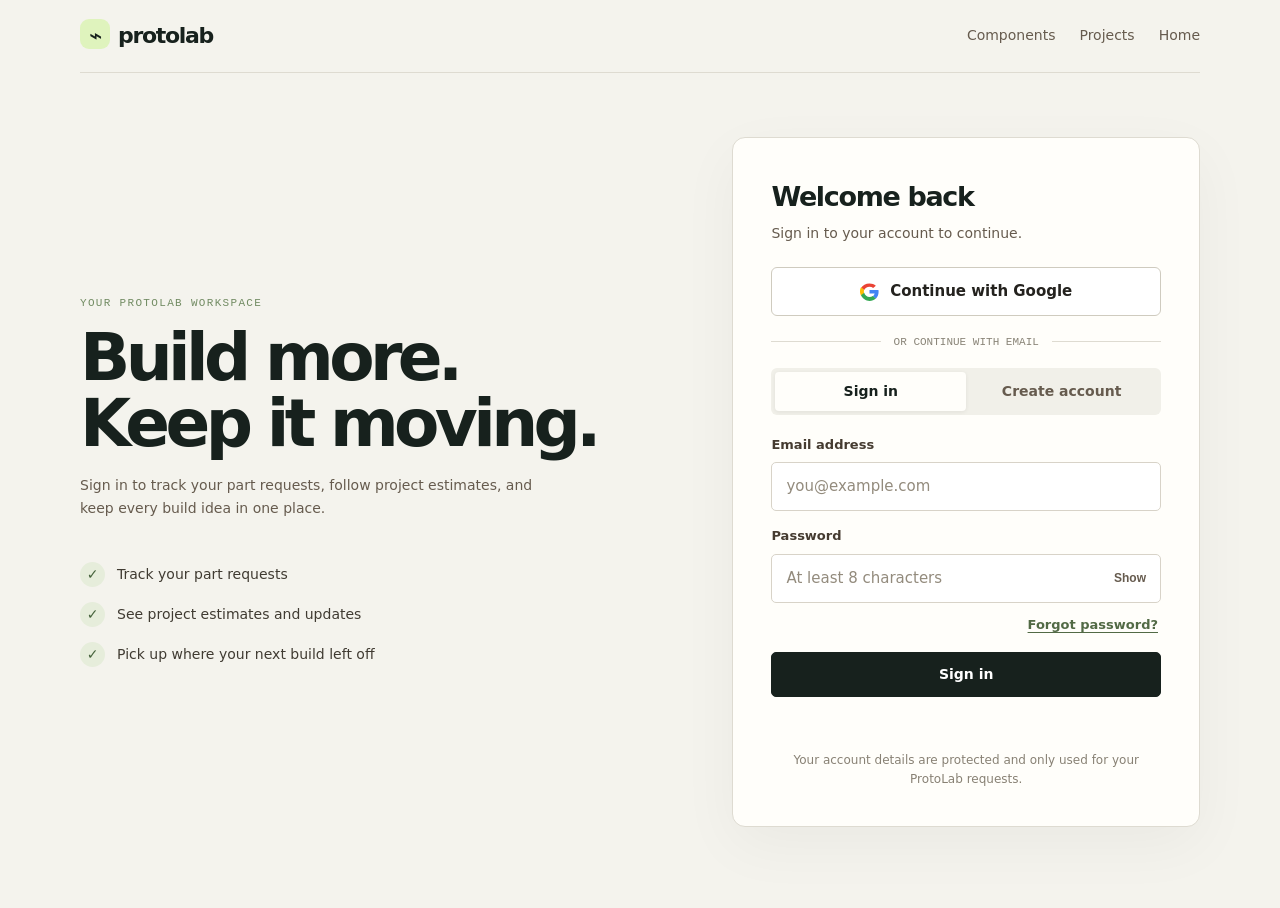
==== commit a143c619: "Polish ProtoLab storefront experience" ====
--- a/account.html
+++ b/account.html
@@ -4,10 +4,12 @@
   <meta charset="utf-8"><meta name="viewport" content="width=device-width, initial-scale=1">
   <meta name="theme-color" content="#f4f3ed">
   <title>Sign in or create an account | ProtoLab</title>
+  <meta name="description" content="Sign in to ProtoLab to follow your project requests, component requests, estimates, and order updates.">
   <style>
-    :root{--paper:#f4f3ed;--white:#fffefa;--ink:#17211d;--muted:#665b4e;--line:#dedbd1;--green:#dff3bd;--sage:#718b62;--mono:ui-monospace,SFMono-Regular,Consolas,monospace}*{box-sizing:border-box}body{margin:0;background:var(--paper);color:var(--ink);font:16px/1.55 Inter,system-ui,sans-serif}.shell{width:min(1120px,calc(100% - 40px));margin:auto}.top{display:flex;align-items:center;justify-content:space-between;padding:19px 0;border-bottom:1px solid var(--line)}.brand{font-size:22px;font-weight:800;letter-spacing:-.06em;text-decoration:none;color:inherit}.brand-mark{display:inline-grid;place-items:center;width:30px;height:30px;border-radius:9px;background:var(--green);margin-right:8px}.top-links{display:flex;gap:24px;font-size:14px}.top-links a{color:var(--muted);text-decoration:none}.main{min-height:calc(100vh - 70px);display:grid;grid-template-columns:minmax(0,1fr) minmax(390px,.85fr);align-items:center;gap:clamp(40px,8vw,110px);padding:64px 0 80px}.story{max-width:520px}.kicker{font:11px var(--mono);letter-spacing:.14em;text-transform:uppercase;color:var(--sage);margin-bottom:16px}h1{font-size:clamp(40px,5.5vw,66px);line-height:.99;letter-spacing:-.07em;margin:0 0 18px}.intro{font-size:17px;color:var(--muted);max-width:460px;margin:0}.benefits{display:grid;gap:15px;margin-top:42px}.benefit{display:flex;align-items:center;gap:12px;color:#403b32;font-size:14px}.check{display:grid;place-items:center;width:25px;height:25px;border-radius:50%;background:#e6eddb;color:#46633c;font-weight:800}.auth-card{background:var(--white);border:1px solid var(--line);border-radius:13px;padding:clamp(24px,4vw,38px);box-shadow:0 18px 60px #17211d0b}.auth-card h2{font-size:27px;letter-spacing:-.05em;margin:0 0 5px}.subline{color:var(--muted);font-size:14px;margin:0 0 22px}.google{width:100%;display:flex;justify-content:center;align-items:center;gap:11px;background:#fff;border:1px solid #cfcbbf;border-radius:6px;padding:13px 16px;color:#24221e;font:600 15px/1.4 Inter,system-ui,sans-serif;cursor:pointer}.google:hover{background:#f8f7f2;border-color:#908a7c}.google svg{width:19px;height:19px}.divider{display:flex;align-items:center;gap:13px;color:#898477;font:11px var(--mono);margin:20px 0}.divider:before,.divider:after{content:"";height:1px;background:var(--line);flex:1}.auth-tabs{display:grid;grid-template-columns:1fr 1fr;background:#f1f0e9;border-radius:6px;padding:4px;margin-bottom:20px}.auth-tabs button{border:0;border-radius:4px;background:transparent;color:var(--muted);padding:10px;font:600 14px/1.4 Inter,system-ui,sans-serif;cursor:pointer}.auth-tabs button[aria-selected=true]{background:var(--white);color:var(--ink);box-shadow:0 1px 4px #17211d12}.field{display:grid;gap:7px;margin:15px 0;color:#453b30;font-size:13px;font-weight:650}.field input{width:100%;border:1px solid #d8d3c8;border-radius:5px;padding:13px 14px;background:#fff;color:var(--ink);font:400 15px/1.4 Inter,system-ui,sans-serif;outline:none}.field input::placeholder{color:#938b7d}.field input:focus{border-color:#718b62;box-shadow:0 0 0 3px #718b621c}.password-wrap{position:relative}.password-wrap input{padding-right:70px}.show-pass{position:absolute;right:8px;top:50%;transform:translateY(-50%);border:0;background:transparent;padding:7px;color:#665b4e;font-size:12px;font-weight:650;cursor:pointer}.forgot-row{text-align:right;margin:-5px 0 15px}.text-button{border:0;background:none;color:#526a45;text-decoration:underline;text-underline-offset:3px;font:600 13px/1.4 Inter,system-ui,sans-serif;cursor:pointer;padding:3px}.btn{border:1px solid var(--ink);border-radius:5px;background:var(--ink);color:white;padding:12px 16px;font:700 14px/1.4 Inter,system-ui,sans-serif;cursor:pointer;transition:transform .18s,background .18s;text-decoration:none;display:inline-flex;align-items:center;justify-content:center}.btn:hover{background:#2c3a32;transform:translateY(-1px)}.btn:disabled,.google:disabled{opacity:.55;cursor:wait;transform:none}.btn.quiet{width:auto;background:transparent;color:var(--ink);padding:9px 12px}.status{min-height:24px;margin:12px 0 0;color:#664421;font-size:13px;line-height:1.5}.secure-note{text-align:center;color:#888174;font-size:12px;margin:18px 0 0}.account-panel{grid-column:1/-1;width:min(1000px,100%);margin:auto;align-self:center}.profile-hero{position:relative;overflow:hidden;background:#1b2922;color:#fffefa;border-radius:14px;padding:clamp(24px,4vw,42px);margin-bottom:20px}.profile-hero:after{content:"";position:absolute;width:290px;height:290px;border-radius:50%;background:#dff3bd12;right:-80px;top:-160px}.profile-top{display:flex;justify-content:space-between;align-items:start;gap:20px;position:relative;z-index:1}.profile-identity{display:flex;align-items:center;gap:17px;min-width:0}.avatar{width:62px;height:62px;flex:0 0 62px;border-radius:50%;display:grid;place-items:center;background:var(--green);color:#24372b;font-size:22px;font-weight:800;letter-spacing:-.04em}.profile-kicker{font:11px var(--mono);letter-spacing:.12em;text-transform:uppercase;color:#c4d4b8;margin:0 0 5px}.profile-title{font-size:clamp(25px,4vw,36px);line-height:1.1;letter-spacing:-.05em;margin:0}.profile-email{color:#d1d8d0;margin:5px 0 0;font-size:14px;overflow-wrap:anywhere}.profile-actions{display:flex;gap:9px;align-items:center;flex-wrap:wrap;justify-content:flex-end}.profile-hero .btn.quiet{border-color:#ffffff55;color:#fffefa}.profile-hero .btn.quiet:hover{background:#ffffff12}.profile-links{display:flex;gap:10px;position:relative;z-index:1;margin:24px 0 0}.profile-links .btn{background:var(--green);border-color:var(--green);color:#1b2922}.profile-links .btn.secondary{background:transparent;color:#fffefa;border-color:#ffffff65}.profile-stats{display:grid;grid-template-columns:repeat(3,minmax(0,1fr));gap:14px;margin:0 0 28px}.stat{background:var(--white);border:1px solid var(--line);border-radius:9px;padding:17px 19px}.stat-label{display:block;font:11px var(--mono);letter-spacing:.08em;text-transform:uppercase;color:var(--muted)}.stat-value{display:block;font-size:27px;font-weight:750;letter-spacing:-.04em;margin-top:5px}.request-section-head{display:flex;align-items:end;justify-content:space-between;gap:18px;margin:0 0 13px}.request-section-head h2{font-size:23px;letter-spacing:-.04em;margin:0}.request-section-head p{margin:3px 0 0;color:var(--muted);font-size:14px}.requests{display:grid;gap:12px}.request{background:var(--white);border:1px solid var(--line);border-radius:9px;padding:20px}.request-head{display:flex;justify-content:space-between;gap:14px;align-items:start}.request h3{margin:0;font-size:18px;letter-spacing:-.02em}.badge{background:#e7efdc;color:#3c5636;border-radius:100px;padding:5px 10px;font:11px var(--mono);text-transform:uppercase;white-space:nowrap}.request p{color:#51483d;margin:13px 0}.details{display:grid;grid-template-columns:repeat(2,minmax(0,1fr));gap:8px 20px;margin:16px 0 0;border-top:1px solid var(--line);padding-top:12px;font:13px/1.6 var(--mono)}.details span:last-child{color:#422f1f;text-align:right}.message{white-space:pre-wrap;background:#f3f0e7;border-left:2px solid var(--sage);padding:12px 14px;color:#4d4338}.empty{display:grid;grid-template-columns:auto 1fr;gap:15px;align-items:center;background:var(--white);border:1px solid var(--line);padding:24px;border-radius:9px;color:var(--muted)}.empty-icon{width:48px;height:48px;border-radius:50%;display:grid;place-items:center;background:#e8efdf;color:#4d6844;font-size:22px}.empty strong{display:block;color:var(--ink);font-size:17px;margin-bottom:2px}.empty p{margin:0;font-size:14px}.empty-links{display:flex;gap:9px;flex-wrap:wrap;margin-top:13px}.loading-requests{padding:18px;color:var(--muted);background:var(--white);border:1px solid var(--line);border-radius:9px}[hidden]{display:none!important}@media(max-width:760px){.main{grid-template-columns:1fr;gap:30px;padding:42px 0 60px;align-content:start}.story{max-width:620px}.story h1{font-size:clamp(38px,10vw,56px)}.benefits{grid-template-columns:1fr 1fr;gap:10px;margin-top:24px}.benefit{font-size:13px}.benefits .benefit:last-child{grid-column:1/-1}.auth-card{width:min(540px,100%);margin:auto}.top{padding:15px 0}.top-links{gap:14px}.details{grid-template-columns:1fr}.details span:last-child{text-align:left}.account-panel{align-self:start}.profile-top{align-items:flex-start}.profile-stats{gap:9px}.stat{padding:14px}.stat-value{font-size:23px}}@media(max-width:520px){.shell{width:calc(100% - 28px)}.auth-card{padding:22px 18px}.benefits{grid-template-columns:1fr}.benefits .benefit:last-child{grid-column:auto}.top-links{font-size:13px}.profile-top{display:grid}.profile-identity{gap:12px}.avatar{width:52px;height:52px;flex-basis:52px}.profile-actions{justify-content:flex-start;margin-left:64px}.profile-links{display:grid;grid-template-columns:1fr 1fr;margin-top:18px}.profile-links .btn{font-size:13px;padding:11px 8px}.profile-stats{grid-template-columns:repeat(3,minmax(0,1fr));gap:7px}.stat{padding:12px 10px}.stat-label{font-size:9px;line-height:1.3}.stat-value{font-size:20px}.request{padding:16px}.empty{grid-template-columns:1fr}.empty-links{display:grid}.request-section-head{align-items:start;display:block}}
+    :root{--paper:#f4f3ed;--white:#fffefa;--ink:#17211d;--muted:#665b4e;--line:#dedbd1;--green:#dff3bd;--sage:#718b62;--mono:ui-monospace,SFMono-Regular,Consolas,monospace}*{box-sizing:border-box}body{margin:0;background:var(--paper);color:var(--ink);font:16px/1.55 Inter,system-ui,sans-serif}.shell{width:min(1120px,calc(100% - 40px));margin:auto}.top{display:flex;align-items:center;justify-content:space-between;padding:19px 0;border-bottom:1px solid var(--line)}.brand{font-size:22px;font-weight:800;letter-spacing:-.06em;text-decoration:none;color:inherit}.brand-mark{display:inline-grid;place-items:center;width:30px;height:30px;border-radius:9px;background:var(--green);margin-right:8px}.top-links{display:flex;gap:24px;font-size:14px}.top-links a{color:var(--muted);text-decoration:none}.main{min-height:calc(100vh - 70px);display:grid;grid-template-columns:minmax(0,1fr) minmax(390px,.85fr);align-items:center;gap:clamp(40px,8vw,110px);padding:64px 0 80px}.story{max-width:520px}.kicker{font:11px var(--mono);letter-spacing:.14em;text-transform:uppercase;color:var(--sage);margin-bottom:16px}h1{font-size:clamp(40px,5.5vw,66px);line-height:.99;letter-spacing:-.07em;margin:0 0 18px}.intro{font-size:17px;color:var(--muted);max-width:460px;margin:0}.benefits{display:grid;gap:15px;margin-top:42px}.benefit{display:flex;align-items:center;gap:12px;color:#403b32;font-size:14px}.check{display:grid;place-items:center;width:25px;height:25px;border-radius:50%;background:#e6eddb;color:#46633c;font-weight:800}.auth-card{background:var(--white);border:1px solid var(--line);border-radius:13px;padding:clamp(24px,4vw,38px);box-shadow:0 18px 60px #17211d0b}.auth-card h2{font-size:27px;letter-spacing:-.05em;margin:0 0 5px}.subline{color:var(--muted);font-size:14px;margin:0 0 22px}.google{width:100%;display:flex;justify-content:center;align-items:center;gap:11px;background:#fff;border:1px solid #cfcbbf;border-radius:6px;padding:13px 16px;color:#24221e;font:600 15px/1.4 Inter,system-ui,sans-serif;cursor:pointer}.google:hover{background:#f8f7f2;border-color:#908a7c}.google svg{width:19px;height:19px}.divider{display:flex;align-items:center;gap:13px;color:#898477;font:11px var(--mono);margin:20px 0}.divider:before,.divider:after{content:"";height:1px;background:var(--line);flex:1}.auth-tabs{display:grid;grid-template-columns:1fr 1fr;background:#f1f0e9;border-radius:6px;padding:4px;margin-bottom:20px}.auth-tabs button{border:0;border-radius:4px;background:transparent;color:var(--muted);padding:10px;font:600 14px/1.4 Inter,system-ui,sans-serif;cursor:pointer}.auth-tabs button[aria-selected=true]{background:var(--white);color:var(--ink);box-shadow:0 1px 4px #17211d12}.field{display:grid;gap:7px;margin:15px 0;color:#453b30;font-size:13px;font-weight:650}.field input{width:100%;border:1px solid #d8d3c8;border-radius:5px;padding:13px 14px;background:#fff;color:var(--ink);font:400 15px/1.4 Inter,system-ui,sans-serif;outline:none}.field input::placeholder{color:#938b7d}.field input:focus{border-color:#718b62;box-shadow:0 0 0 3px #718b621c}.password-wrap{position:relative}.password-wrap input{padding-right:70px}.show-pass{position:absolute;right:8px;top:50%;transform:translateY(-50%);border:0;background:transparent;padding:7px;color:#665b4e;font-size:12px;font-weight:650;cursor:pointer}.forgot-row{text-align:right;margin:-5px 0 15px}.text-button{border:0;background:none;color:#526a45;text-decoration:underline;text-underline-offset:3px;font:600 13px/1.4 Inter,system-ui,sans-serif;cursor:pointer;padding:3px}.btn{border:1px solid var(--ink);border-radius:5px;background:var(--ink);color:white;padding:12px 16px;font:700 14px/1.4 Inter,system-ui,sans-serif;cursor:pointer;transition:transform .18s,background .18s;text-decoration:none;display:inline-flex;align-items:center;justify-content:center}.btn:hover{background:#2c3a32;transform:translateY(-1px)}.btn:disabled,.google:disabled{opacity:.55;cursor:wait;transform:none}.btn.quiet{width:auto;background:transparent;color:var(--ink);padding:9px 12px}.status{min-height:24px;margin:12px 0 0;color:#664421;font-size:13px;line-height:1.5}.secure-note{text-align:center;color:#888174;font-size:12px;margin:18px 0 0}.account-panel{grid-column:1/-1;width:min(1000px,100%);margin:auto;align-self:center}.profile-hero{position:relative;overflow:hidden;background:#1b2922;color:#fffefa;border-radius:14px;padding:clamp(24px,4vw,42px);margin-bottom:20px}.profile-hero:after{content:"";position:absolute;width:290px;height:290px;border-radius:50%;background:#dff3bd12;right:-80px;top:-160px}.profile-top{display:flex;justify-content:space-between;align-items:start;gap:20px;position:relative;z-index:1}.profile-identity{display:flex;align-items:center;gap:17px;min-width:0}.avatar{width:62px;height:62px;flex:0 0 62px;border-radius:50%;display:grid;place-items:center;background:var(--green);color:#24372b;font-size:22px;font-weight:800;letter-spacing:-.04em}.profile-kicker{font:11px var(--mono);letter-spacing:.12em;text-transform:uppercase;color:#c4d4b8;margin:0 0 5px}.profile-title{font-size:clamp(25px,4vw,36px);line-height:1.1;letter-spacing:-.05em;margin:0}.muted{color:var(--muted);font-size:13px}.profile-email{color:#d1d8d0;margin:5px 0 0;font-size:14px;overflow-wrap:anywhere}.profile-actions{display:flex;gap:9px;align-items:center;flex-wrap:wrap;justify-content:flex-end}.profile-hero .btn.quiet{border-color:#ffffff55;color:#fffefa}.profile-hero .btn.quiet:hover{background:#ffffff12}.profile-links{display:flex;gap:10px;position:relative;z-index:1;margin:24px 0 0}.profile-links .btn{background:var(--green);border-color:var(--green);color:#1b2922}.profile-links .btn.secondary{background:transparent;color:#fffefa;border-color:#ffffff65}.profile-stats{display:grid;grid-template-columns:repeat(3,minmax(0,1fr));gap:14px;margin:0 0 28px}.stat{background:var(--white);border:1px solid var(--line);border-radius:9px;padding:17px 19px}.stat-label{display:block;font:11px var(--mono);letter-spacing:.08em;text-transform:uppercase;color:var(--muted)}.stat-value{display:block;font-size:27px;font-weight:750;letter-spacing:-.04em;margin-top:5px}.request-section-head{display:flex;align-items:end;justify-content:space-between;gap:18px;margin:0 0 13px}.request-section-head h2{font-size:23px;letter-spacing:-.04em;margin:0}.request-section-head p{margin:3px 0 0;color:var(--muted);font-size:14px}.requests{display:grid;gap:12px}.request{background:var(--white);border:1px solid var(--line);border-radius:9px;padding:20px}.request-head{display:flex;justify-content:space-between;gap:14px;align-items:start}.request h3{margin:0;font-size:18px;letter-spacing:-.02em}.badge{background:#e7efdc;color:#3c5636;border-radius:100px;padding:5px 10px;font:11px var(--mono);text-transform:uppercase;white-space:nowrap}.request p{color:#51483d;margin:13px 0}.details{display:grid;grid-template-columns:repeat(2,minmax(0,1fr));gap:8px 20px;margin:16px 0 0;border-top:1px solid var(--line);padding-top:12px;font:13px/1.6 var(--mono)}.activity{margin-top:15px;border-top:1px solid var(--line);padding-top:12px}.activity summary{cursor:pointer;color:#403b32;font-weight:700}.activity ol{display:grid;gap:8px;margin:12px 0 0;padding-left:20px;color:var(--muted);font-size:13px}.activity li time{display:block;color:#847969;font:11px var(--mono)}.details span:last-child{color:#422f1f;text-align:right}.message{white-space:pre-wrap;background:#f3f0e7;border-left:2px solid var(--sage);padding:12px 14px;color:#4d4338}.empty{display:grid;grid-template-columns:auto 1fr;gap:15px;align-items:center;background:var(--white);border:1px solid var(--line);padding:24px;border-radius:9px;color:var(--muted)}.empty-icon{width:48px;height:48px;border-radius:50%;display:grid;place-items:center;background:#e8efdf;color:#4d6844;font-size:22px}.empty strong{display:block;color:var(--ink);font-size:17px;margin-bottom:2px}.empty p{margin:0;font-size:14px}.empty-links{display:flex;gap:9px;flex-wrap:wrap;margin-top:13px}.loading-requests{padding:18px;color:var(--muted);background:var(--white);border:1px solid var(--line);border-radius:9px}[hidden]{display:none!important}@media(max-width:760px){.main{grid-template-columns:1fr;gap:30px;padding:42px 0 60px;align-content:start}.story{max-width:620px}.story h1{font-size:clamp(38px,10vw,56px)}.benefits{grid-template-columns:1fr 1fr;gap:10px;margin-top:24px}.benefit{font-size:13px}.benefits .benefit:last-child{grid-column:1/-1}.auth-card{width:min(540px,100%);margin:auto}.top{padding:15px 0}.top-links{gap:14px}.details{grid-template-columns:1fr}.details span:last-child{text-align:left}.account-panel{align-self:start}.profile-top{align-items:flex-start}.profile-stats{gap:9px}.stat{padding:14px}.stat-value{font-size:23px}}@media(max-width:520px){.shell{width:calc(100% - 28px)}.auth-card{padding:22px 18px}.benefits{grid-template-columns:1fr}.benefits .benefit:last-child{grid-column:auto}.top-links{font-size:13px}.profile-top{display:grid}.profile-identity{gap:12px}.avatar{width:52px;height:52px;flex-basis:52px}.profile-actions{justify-content:flex-start;margin-left:64px}.profile-links{display:grid;grid-template-columns:1fr 1fr;margin-top:18px}.profile-links .btn{font-size:13px;padding:11px 8px}.profile-stats{grid-template-columns:repeat(3,minmax(0,1fr));gap:7px}.stat{padding:12px 10px}.stat-label{font-size:9px;line-height:1.3}.stat-value{font-size:20px}.request{padding:16px}.empty{grid-template-columns:1fr}.empty-links{display:grid}.request-section-head{align-items:start;display:block}}
     .auth-card .btn{width:100%}
   </style>
+  <link rel="stylesheet" href="assets/site-polish.css">
 </head>
 <body>
   <header class="shell top"><a class="brand" href="index.html"><span class="brand-mark">⌁</span>protolab</a><nav class="top-links"><a href="components.html">Components</a><a href="projects.html">Projects</a><a href="index.html">Home</a></nav></header>
@@ -33,7 +35,8 @@
     <section class="account-panel" id="accountPanel" hidden>
       <div class="profile-hero"><div class="profile-top"><div class="profile-identity"><div class="avatar" id="profileAvatar" aria-hidden="true">PL</div><div><p class="profile-kicker">Your ProtoLab account</p><h1 class="profile-title" id="profileName">Your profile</h1><p class="profile-email" id="accountEmail"></p></div></div><div class="profile-actions"><button class="btn quiet" id="signOut" type="button">Sign out</button></div></div><div class="profile-links"><a class="btn" href="components.html">Browse components <span aria-hidden="true">↗</span></a><a class="btn secondary" href="projects.html">Explore projects <span aria-hidden="true">↗</span></a></div></div>
       <div class="profile-stats" aria-label="Request summary"><div class="stat"><span class="stat-label">All requests</span><strong class="stat-value" id="statTotal">—</strong></div><div class="stat"><span class="stat-label">In review</span><strong class="stat-value" id="statReview">—</strong></div><div class="stat"><span class="stat-label">Quotes ready</span><strong class="stat-value" id="statQuoted">—</strong></div></div>
-      <div class="request-section-head"><div><h2>Your requests</h2><p>Follow updates, estimates, and build timing here.</p></div></div><div class="requests" id="requestsList"><div class="loading-requests">Loading your requests…</div></div><p class="status" id="requestsStatus" aria-live="polite"></p>
+      <div class="request-section-head"><div><h2>Your orders</h2><p>Track order review, payment confirmation, and delivery status.</p></div></div><div class="requests" id="ordersList"><div class="loading-requests">Loading your orders…</div></div><p class="status" id="ordersStatus" aria-live="polite"></p>
+      <div class="request-section-head" style="margin-top:30px"><div><h2>Your requests</h2><p>Follow updates, estimates, and build timing here.</p></div></div><div class="requests" id="requestsList"><div class="loading-requests">Loading your requests…</div></div><p class="status" id="requestsStatus" aria-live="polite"></p>
     </section>
   </main>
   <script>
@@ -47,7 +50,8 @@
     function setMode(next){mode=next;const signup=mode==='signup',recover=mode==='recover',reset=mode==='reset';$('loginTab').setAttribute('aria-selected',String(!signup));$('signupTab').setAttribute('aria-selected',String(signup));$('authTabs').hidden=recover||reset;$('nameField').hidden=!signup;$('nameField').querySelector('input').required=signup;$('emailField').hidden=reset;$('emailField').querySelector('input').required=!reset;$('passwordField').hidden=recover;$('passwordField').querySelector('input').required=!recover;$('passwordField').querySelector('input').autocomplete=reset?'new-password':'current-password';$('forgotRow').hidden=signup||recover||reset;$('googleSignIn').hidden=recover||reset;$('authTitle').textContent=signup?'Create your account':recover?'Reset your password':reset?'Choose a new password':'Welcome back';$('authSubtitle').textContent=signup?'Create an account to keep your builds and requests together.':recover?'We’ll email you a secure link to reset your password.':reset?'Choose a new password for your ProtoLab account.':'Sign in to your account to continue.';$('authSubmit').textContent=signup?'Create account':recover?'Send reset link':reset?'Save new password':'Sign in';$('authStatus').textContent='';$('resendConfirmation').hidden=true;$('backToLogin').hidden=!(recover||reset)}
     function renderProfile(email,rows){const user=sessionUser(),displayName=user.name||email?.split('@')[0]||'Maker',initials=displayName.trim().split(/[\s._-]+/).filter(Boolean).slice(0,2).map(part=>part[0]).join('').toUpperCase()||'PL';$('profileName').textContent='Welcome back, '+displayName;$('profileAvatar').textContent=initials;$('accountEmail').textContent=email||user.email||'';const quoted=rows.filter(r=>r.estimated_total_inr!=null||r.status==='quoted').length,review=rows.filter(r=>!['completed','cancelled','quoted'].includes(String(r.status||'').toLowerCase())).length;$('statTotal').textContent=rows.length;$('statReview').textContent=review;$('statQuoted').textContent=quoted}
     function renderRequests(rows){const list=$('requestsList');if(!rows.length){list.innerHTML='<div class="empty"><div class="empty-icon" aria-hidden="true">⌁</div><div><strong>Your next build starts here</strong><p>You have no requests yet. Send us a part request or tell us about a project idea and follow its progress from this page.</p><div class="empty-links"><a class="btn" href="index.html#request">Start a request</a><a class="btn quiet" href="projects.html">Browse project ideas</a></div></div></div>';return}list.innerHTML=rows.map(r=>'<article class="request"><div class="request-head"><div><h3>'+esc(r.request_type==='part'?'Part request':'Project request')+'</h3><div class="muted">Submitted '+new Date(r.created_at).toLocaleDateString()+'</div></div><span class="badge">'+esc(String(r.status||'new').replaceAll('_',' '))+'</span></div><p>'+esc(r.description||'')+'</p><div class="details"><span>Estimated total</span><span>'+(r.estimated_total_inr==null?'Being reviewed':'₹'+Number(r.estimated_total_inr).toLocaleString('en-IN'))+'</span><span>Estimated build time</span><span>'+esc(r.estimated_build_time||'To be shared after review')+'</span></div>'+(r.customer_message?'<div class="message">'+esc(r.customer_message)+'</div>':'')+'</article>').join('')}
-    async function loadRequests(){ $('requestsStatus').textContent='';try{await ensureFreshSession();const result=await request('/api/account/requests'),rows=result.requests||[];renderProfile(result.email,rows);renderRequests(rows);$('requestsStatus').textContent=''}catch(error){if(error.message.includes('Sign in')){token='';refreshToken='';sessionStorage.removeItem(tokenKey);sessionStorage.removeItem(refreshKey);showAuth()}$('requestsStatus').textContent=error.message}}
+    function renderOrderHistory(order){const events=order.store_order_events||[];return '<details class="activity"><summary>Order activity · '+events.length+'</summary>'+(events.length?'<ol>'+events.map(event=>{const label=event.event_type==='placed'?'Order request received':event.event_type==='status_changed'?'Order status: '+String(event.status||'').replaceAll('_',' '):event.event_type==='payment_changed'?'Payment status: '+String(event.payment_status||''):event.event_type==='tracking_added'?'Tracking added: '+String(event.tracking_number||''):'Order updated';return '<li>'+esc(label)+'<time>'+new Date(event.created_at).toLocaleString()+'</time></li>'}).join('')+'</ol>':'<p class="muted">No activity history yet.</p>')+'</details>'}function renderOrders(rows){const list=$('ordersList');if(!rows.length){list.innerHTML='<div class="loading-requests">No orders yet. Your submitted order requests will appear here.</div>';return}list.innerHTML=rows.map(order=>'<article class="request"><div class="request-head"><div><h3>'+esc(order.order_number)+'</h3><div class="muted">Submitted '+new Date(order.created_at).toLocaleDateString()+'</div></div><span class="badge">'+esc(String(order.status||'new').replaceAll('_',' '))+'</span></div><div class="details"><span>Items</span><span>'+esc((order.items||[]).map(item=>item.quantity+' × '+item.name).join(', '))+'</span><span>Subtotal</span><span>₹'+Number(order.subtotal_inr||0).toLocaleString('en-IN')+'</span><span>Payment</span><span>'+esc(order.payment_status||'unpaid')+'</span>'+(order.tracking_number?'<span>Tracking</span><span>'+esc(order.tracking_number)+'</span>':'')+'</div>'+renderOrderHistory(order)+'</article>').join('')}
+    async function loadRequests(){ $('requestsStatus').textContent='';$('ordersStatus').textContent='';try{await ensureFreshSession();const [result,ordersResult]=await Promise.all([request('/api/account/requests'),request('/api/account/orders')]),rows=result.requests||[],orders=ordersResult.orders||[];renderProfile(result.email,rows);renderRequests(rows);renderOrders(orders);$('requestsStatus').textContent=''}catch(error){if(error.message.includes('Sign in')){token='';refreshToken='';sessionStorage.removeItem(tokenKey);sessionStorage.removeItem(refreshKey);showAuth()}$('requestsStatus').textContent=error.message;$('ordersStatus').textContent=error.message}}
     $('loginTab').onclick=()=>setMode('login');$('signupTab').onclick=()=>setMode('signup');$('forgotPassword').onclick=()=>setMode('recover');$('backToLogin').onclick=()=>setMode('login');$('showPassword').onclick=()=>{const input=$('authForm').elements.password,inputType=input.type==='password'?'text':'password';input.type=inputType;$('showPassword').textContent=inputType==='password'?'Show':'Hide';$('showPassword').setAttribute('aria-label',inputType==='password'?'Show password':'Hide password')};
     $('googleSignIn').onclick=()=>{location.href='/api/account/oauth'};
     $('authForm').addEventListener('submit',async e=>{e.preventDefault();const data=new FormData(e.currentTarget),email=String(data.get('email')||'').trim(),password=String(data.get('password')||'');if(mode!=='reset'&&!/^[^\s@]+@[^\s@]+\.[^\s@]+$/.test(email)){ $('authStatus').textContent='Enter a valid email address.';return }if((mode==='login'||mode==='signup')&&password.length<8){$('authStatus').textContent='Use a password with at least 8 characters.';return}const button=$('authSubmit');button.disabled=true;$('authStatus').textContent=mode==='signup'?'Creating your account…':mode==='recover'?'Sending a reset link…':mode==='reset'?'Saving your new password…':'Signing in…';try{let result;if(mode==='reset'){result=await request('/api/account/auth',{method:'POST',body:JSON.stringify({action:'update-password',password})});token='';refreshToken='';sessionStorage.removeItem(tokenKey);sessionStorage.removeItem(refreshKey);sessionStorage.removeItem(expiryKey);setMode('login');$('authStatus').textContent='Password updated. Sign in with your new password.';return}else{result=await request('/api/account/auth',{method:'POST',body:JSON.stringify({action:mode,email,password,name:data.get('name')})})}if(result.confirmationRequired){setMode('login');$('authStatus').textContent=result.message;$('resendConfirmation').hidden=false}else if(result.accessToken){saveSession(result);e.currentTarget.reset();showAuth()}else{$('authStatus').textContent=result.message||'Check your email for the next step.'}}catch(error){$('authStatus').textContent=error.message;$('resendConfirmation').hidden=!error.message.toLowerCase().includes('not confirmed')}finally{button.disabled=false}});
--- a/assets/site-polish.css
+++ b/assets/site-polish.css
@@ -0,0 +1,207 @@
+/* Shared storefront refinement: keep ProtoLab's palette, improve legibility and interaction states. */
+body {
+  font-size: 15px;
+  line-height: 1.55;
+  text-rendering: optimizeLegibility;
+  -webkit-font-smoothing: antialiased;
+}
+
+button,
+a,
+input,
+select,
+textarea {
+  -webkit-tap-highlight-color: transparent;
+}
+
+:where(a, button, input, select, textarea, summary):focus-visible {
+  outline: 3px solid #8bad70;
+  outline-offset: 3px;
+}
+
+::selection {
+  color: #17211d;
+  background: #d5edb7;
+}
+
+.product-title,
+.project-card-copy h3 {
+  font-size: 15px !important;
+  line-height: 1.35 !important;
+  font-weight: 600 !important;
+}
+
+.product-info,
+.project-card-copy p,
+.summary,
+.page-lede,
+.intro {
+  font-size: 14px;
+  line-height: 1.65;
+}
+
+.category-label,
+.card-chips span,
+.good-for-tags span,
+.details-btn,
+.component-link {
+  font-size: 10px !important;
+}
+
+.safety-note,
+.detail-safety {
+  font-size: 12px !important;
+  line-height: 1.55 !important;
+}
+
+.section-kicker,
+.kicker,
+.crumb {
+  letter-spacing: .12em;
+}
+
+.product-card,
+.project-gallery-card,
+.category {
+  transition: border-color .18s ease, box-shadow .18s ease, transform .18s ease;
+}
+
+.product-card:hover,
+.project-gallery-card:hover,
+.category:hover {
+  border-color: #c8d1bf;
+  box-shadow: 0 10px 26px #17211d0b;
+}
+
+.product-card:focus-within,
+.project-gallery-card:focus-within {
+  border-color: #8bad70;
+}
+
+.search-dialog {
+  width: min(650px, calc(100vw - 32px));
+  max-height: min(720px, calc(100dvh - 32px));
+  padding: 0;
+  border: 1px solid #dcded5;
+  border-radius: 12px;
+  color: #17211d;
+  background: #f8f7f1;
+  box-shadow: 0 28px 90px #10181338;
+}
+
+.search-dialog::backdrop {
+  background: #10181388;
+  backdrop-filter: blur(4px);
+}
+
+.search-dialog[open] {
+  animation: search-enter .18s ease-out both;
+}
+
+@keyframes search-enter {
+  from { opacity: 0; transform: translateY(8px) scale(.99); }
+  to { opacity: 1; transform: translateY(0) scale(1); }
+}
+
+.search-panel-head {
+  display: flex;
+  align-items: center;
+  gap: 12px;
+  padding: 17px 20px;
+  border-bottom: 1px solid #e2e1d8;
+}
+
+.search-panel-head svg { flex: none; color: #607060; }
+
+.search-input {
+  width: 100%;
+  min-width: 0;
+  padding: 8px 0;
+  border: 0;
+  outline: 0 !important;
+  color: #17211d;
+  background: transparent;
+  font: 500 17px/1.4 var(--display, inherit);
+}
+
+.search-input::placeholder { color: #858d84; }
+
+.search-esc {
+  flex: none;
+  padding: 4px 7px;
+  border: 1px solid #deded5;
+  border-radius: 4px;
+  color: #657168;
+  font: 10px var(--mono, monospace);
+}
+
+.search-results {
+  max-height: min(560px, calc(100dvh - 155px));
+  overflow: auto;
+  padding: 8px;
+}
+
+.search-hint {
+  margin: 0;
+  padding: 20px 14px;
+  color: #6b766e;
+  font-size: 14px;
+}
+
+.search-result {
+  display: grid;
+  grid-template-columns: 62px minmax(0, 1fr) auto;
+  align-items: center;
+  gap: 13px;
+  padding: 10px;
+  border: 1px solid transparent;
+  border-radius: 8px;
+  color: inherit;
+  text-decoration: none;
+  transition: background .15s ease, border-color .15s ease;
+}
+
+.search-result:hover,
+.search-result:focus-visible {
+  border-color: #dfe4d9;
+  background: #fffefa;
+}
+
+.search-result img {
+  width: 62px;
+  height: 58px;
+  object-fit: contain;
+  padding: 4px;
+  border-radius: 5px;
+  background: #efefe8;
+}
+
+.search-result-copy { min-width: 0; }
+.search-result-category { display: block; margin-bottom: 3px; color: #718078; font: 10px var(--mono, monospace); }
+.search-result-name { display: block; overflow: hidden; font-size: 14px; font-weight: 600; text-overflow: ellipsis; white-space: nowrap; }
+.search-result-summary { display: block; overflow: hidden; margin-top: 3px; color: #68746d; font-size: 12px; text-overflow: ellipsis; white-space: nowrap; }
+.search-result-price { color: #26352c; font: 12px var(--mono, monospace); white-space: nowrap; }
+
+.search-dialog-foot {
+  padding: 12px 20px;
+  border-top: 1px solid #e2e1d8;
+  color: #778178;
+  font: 10px var(--mono, monospace);
+}
+
+@media (max-width: 620px) {
+  body { font-size: 15px; }
+  .product-title, .project-card-copy h3 { font-size: 14px !important; }
+  .product-info, .project-card-copy p, .summary, .page-lede, .intro { font-size: 13px; }
+  .category-label, .card-chips span, .good-for-tags span, .details-btn, .component-link { font-size: 9px !important; }
+  .search-dialog { width: calc(100vw - 20px); max-height: calc(100dvh - 24px); border-radius: 10px; }
+  .search-panel-head { padding: 13px 15px; }
+  .search-result { grid-template-columns: 52px minmax(0, 1fr) auto; gap: 10px; padding: 8px; }
+  .search-result img { width: 52px; height: 50px; }
+  .search-result-summary { display: none; }
+  .search-result-name { font-size: 13px; }
+}
+
+@media (prefers-reduced-motion: reduce) {
+  *, *::before, *::after { scroll-behavior: auto !important; animation-duration: .01ms !important; animation-iteration-count: 1 !important; transition-duration: .01ms !important; }
+}
